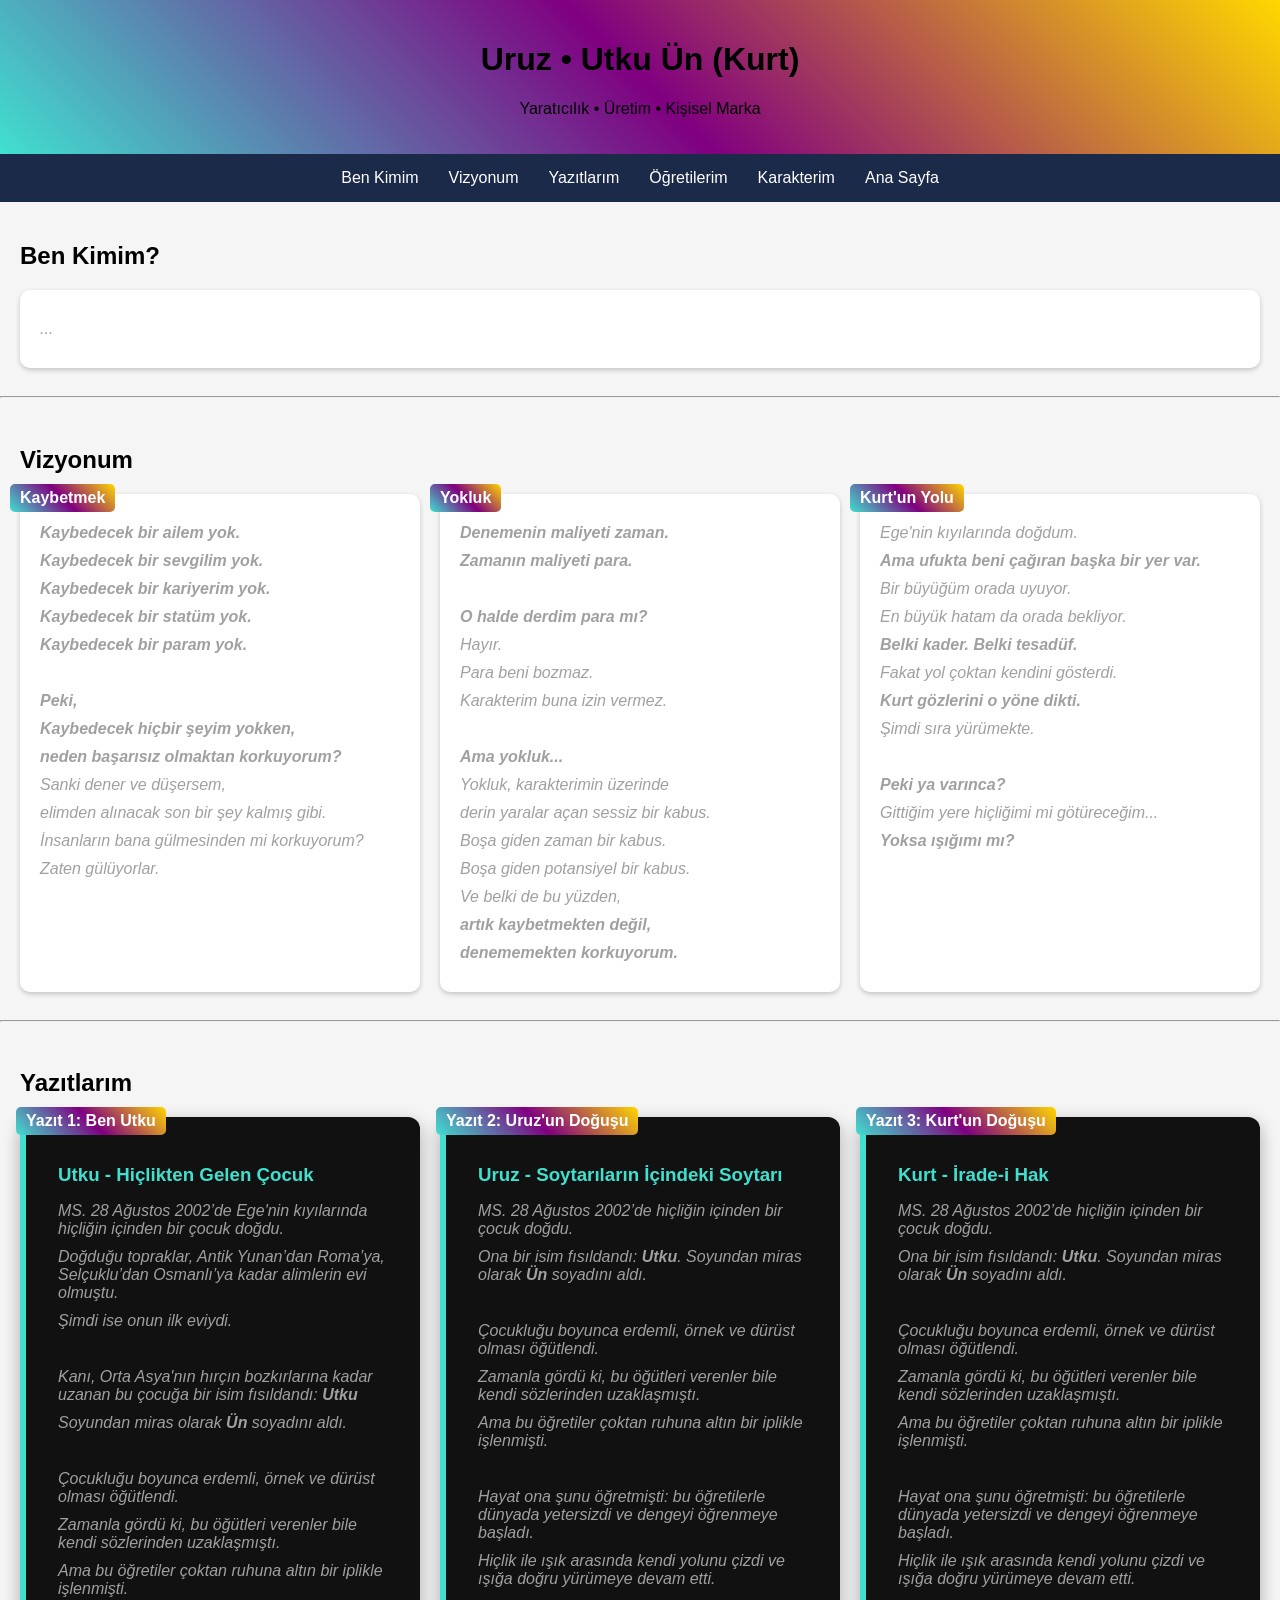
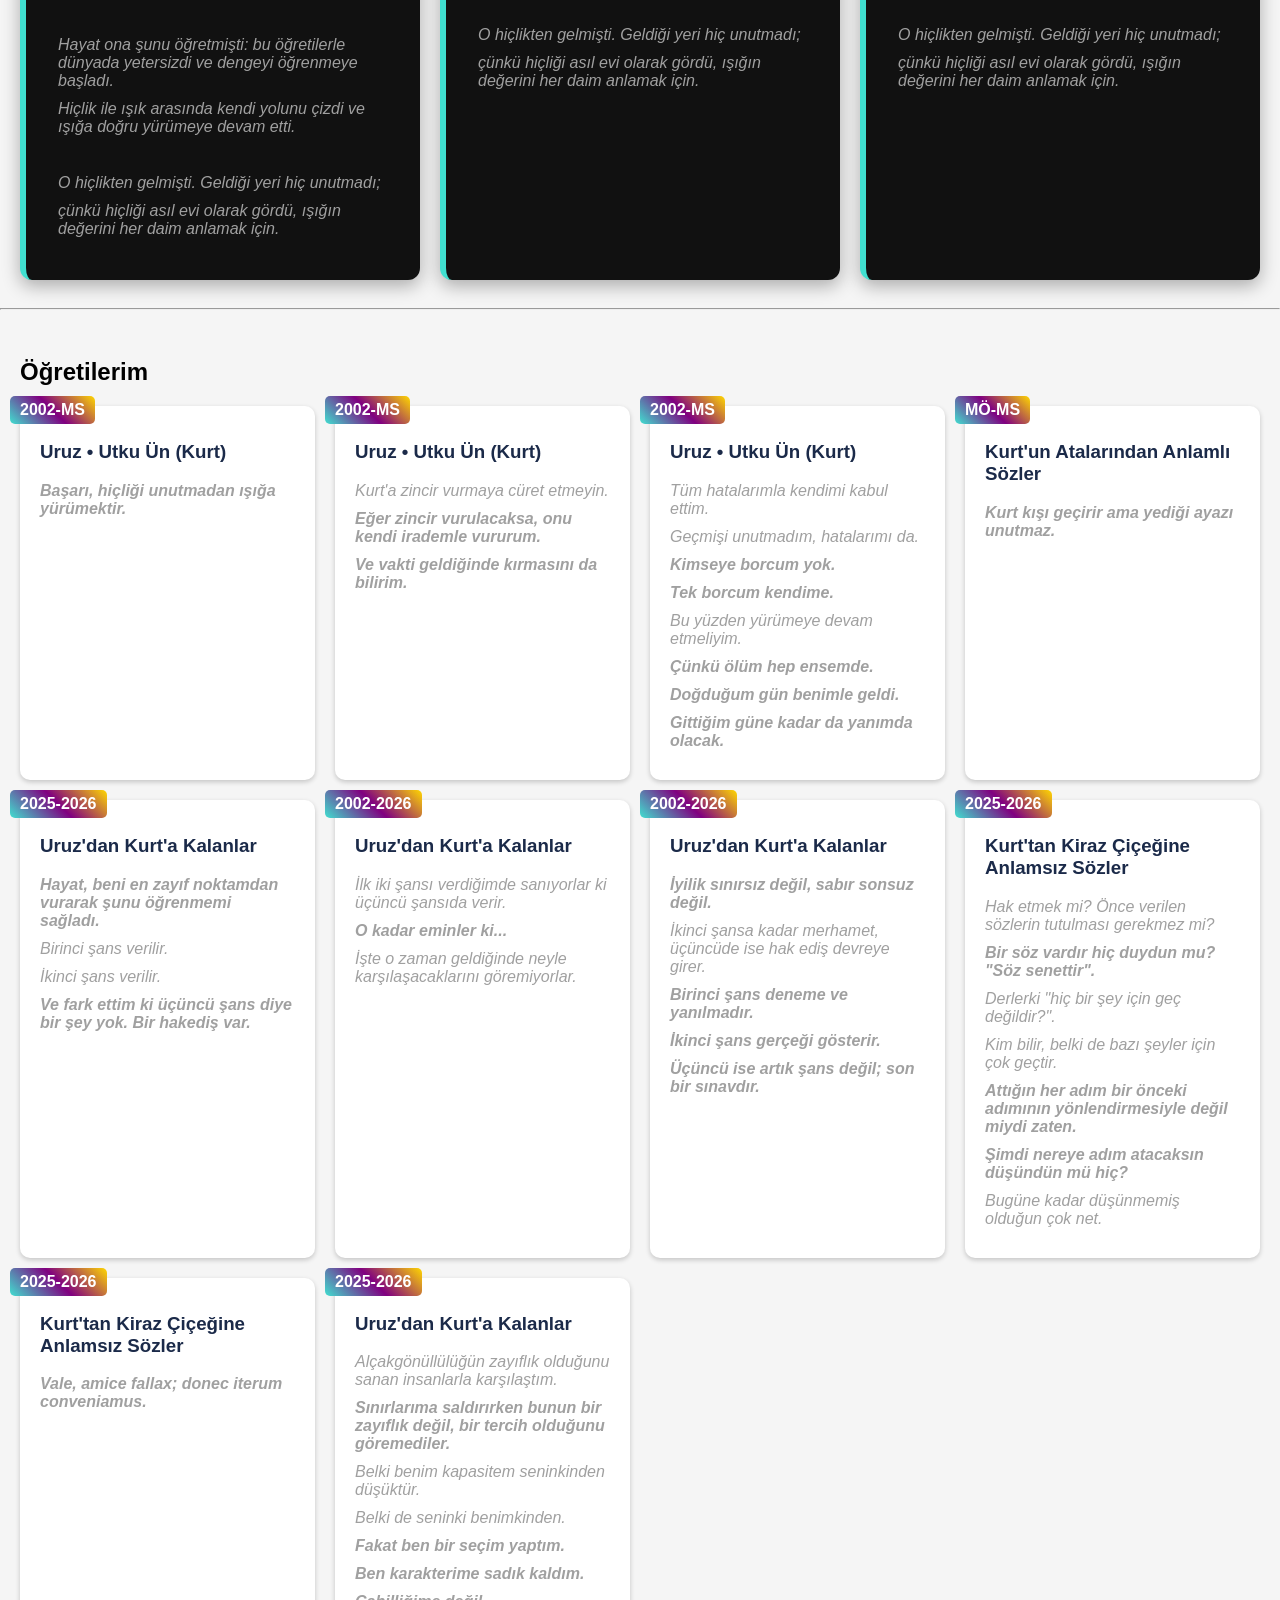
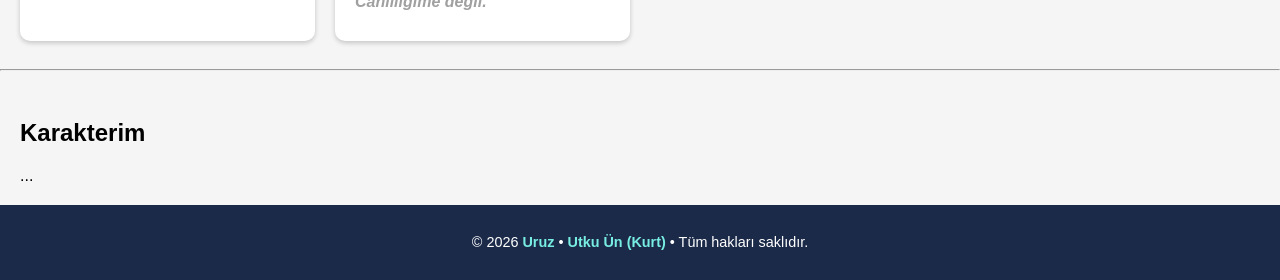
==== about-me/index.html @ f2838f52 "Remove empty card section from about-me page Removed an empty card section from the about me page." ====
<!DOCTYPE html>
<html lang="tr">
    <head>
        <meta charset="UTF-8">
        <title>Hakkımda</title>
        <link rel="stylesheet" href="../css/base.css">
        <link rel="stylesheet" href="./css/content.css">
    </head>
    <body>

        <header>
            <h1>Uruz • Utku Ün (Kurt)</h1>
            <p>Yaratıcılık • Üretim • Kişisel Marka</p>
        </header>

        <nav>
            <a href="#who-am-i">Ben Kimim</a>
            <a href="#my-vision">Vizyonum</a>
            <a href="#my-inscription">Yazıtlarım</a>
            <a href="#my-teachings">Öğretilerim</a>
            <a href="#my-character">Karakterim</a>
            <a href="../index.html">Ana Sayfa</a>
        </nav>

        <section id="who-am-i">
            <h1>Ben Kimim?</h1>
            <div class="card">
                <p>...</p>
            </div>
        </section>
    
        <hr>

        <!-- SECTION - MY VISION -->
        <section id="my-vision">
            <h1>Vizyonum</h1>
            <div class="section-cards">
                <div class="card">
                    <div class="badge">Kaybetmek</div>
                    <p><strong>Kaybedecek bir ailem yok.</strong></p>
                    <p><strong>Kaybedecek bir sevgilim yok.</strong></p>
                    <p><strong>Kaybedecek bir kariyerim yok.</strong></p>
                    <p><strong>Kaybedecek bir statüm yok.</strong></p>
                    <p><strong>Kaybedecek bir param yok.</strong></p>
                    <br>
                    <p><strong>Peki,</strong></p>
                    <p><strong>Kaybedecek hiçbir şeyim yokken,</strong></p>
                    <p><strong>neden başarısız olmaktan korkuyorum?</strong></p>
                    <p>Sanki dener ve düşersem,</p>
                    <p>elimden alınacak son bir şey kalmış gibi.</p>
                    <p>İnsanların bana gülmesinden mi korkuyorum?</p>
                    <p>Zaten gülüyorlar.</p>
                </div>

                <div class="card">
                    <div class="badge">Yokluk</div>
                    <p><strong>Denemenin maliyeti zaman.</strong></p>
                    <p><strong>Zamanın maliyeti para.</strong></p>
                    <br>
                    <p><strong>O halde derdim para mı?</strong></p>
                    <p>Hayır.</p>
                    <p>Para beni bozmaz.</p>
                    <p>Karakterim buna izin vermez.</p>
                    <br>
                    <p><strong>Ama yokluk...</strong></p>
                    <p>Yokluk, karakterimin üzerinde</p>
                    <p>derin yaralar açan sessiz bir kabus.</p>
                    <p>Boşa giden zaman bir kabus.</p>
                    <p>Boşa giden potansiyel bir kabus.</p>
                    <p>Ve belki de bu yüzden,</p>
                    <p><strong>artık kaybetmekten değil,</strong></p>
                    <p><strong>denememekten korkuyorum.</strong></p>
                </div>

                <div class="card">
                    <div class="badge">Kurt'un Yolu</div>
                    <p>Ege'nin kıyılarında doğdum.</p>
                    <p><strong>Ama ufukta beni çağıran başka bir yer var.</strong></p>
                    <p>Bir büyüğüm orada uyuyor.</p>
                    <p>En büyük hatam da orada bekliyor.</p>
                    <p><strong>Belki kader. Belki tesadüf.</strong></p>
                    <p>Fakat yol çoktan kendini gösterdi.</p>
                    <p><strong>Kurt gözlerini o yöne dikti.</strong></p>
                    <p>Şimdi sıra yürümekte.</p>
                    <br>
                    <p><strong>Peki ya varınca?</strong></p>
                    <p>Gittiğim yere hiçliğimi mi götüreceğim...</p>
                    <p><strong>Yoksa ışığımı mı?</strong></p>
                </div>
            </div>
        </section>

        <hr>

        <section id="my-inscription">
            <h1>Yazıtlarım</h1>
            <div class="section-cards">
                <div class="card inscription-card">
                    <div class="badge">Yazıt 1: Ben Utku</div>
                    <h3>Utku - Hiçlikten Gelen Çocuk</h3>
                    <p>MS. 28 Ağustos 2002’de Ege'nin kıyılarında hiçliğin içinden bir çocuk doğdu.</p>
                    <p>Doğduğu topraklar, Antik Yunan’dan Roma’ya, Selçuklu’dan Osmanlı’ya kadar alimlerin evi olmuştu.</p>
                    <p>Şimdi ise onun ilk eviydi.</p>
                    <br>
                    <p>Kanı, Orta Asya'nın hırçın bozkırlarına kadar uzanan bu çocuğa bir isim fısıldandı: <strong>Utku</strong></p>
                    <p>Soyundan miras olarak <strong>Ün</strong> soyadını aldı.</p>
                    <br>
                    <p>Çocukluğu boyunca erdemli, örnek ve dürüst olması öğütlendi.
                    <p>Zamanla gördü ki, bu öğütleri verenler bile kendi sözlerinden uzaklaşmıştı.</p>
                    <p>Ama bu öğretiler çoktan ruhuna altın bir iplikle işlenmişti.</p>
                    <br>
                    <p>Hayat ona şunu öğretmişti: bu öğretilerle dünyada yetersizdi ve dengeyi öğrenmeye başladı.</p>
                    <p>Hiçlik ile ışık arasında kendi yolunu çizdi ve ışığa doğru yürümeye devam etti.</p>
                    <br>
                    <p>O hiçlikten gelmişti. Geldiği yeri hiç unutmadı;</p>
                    <p>çünkü hiçliği asıl evi olarak gördü, ışığın değerini her daim anlamak için.</p>
                </div>

                <div class="card inscription-card">
                    <div class="badge">Yazıt 2: Uruz'un Doğuşu</div>
                    <h3>Uruz - Soytarıların İçindeki Soytarı</h3>
                    <p>MS. 28 Ağustos 2002’de hiçliğin içinden bir çocuk doğdu.</p>
                    <p>Ona bir isim fısıldandı: <strong>Utku</strong>. Soyundan miras olarak <strong>Ün</strong> soyadını aldı.</p>
                    <br>
                    <p>Çocukluğu boyunca erdemli, örnek ve dürüst olması öğütlendi.
                    <p>Zamanla gördü ki, bu öğütleri verenler bile kendi sözlerinden uzaklaşmıştı.</p>
                    <p>Ama bu öğretiler çoktan ruhuna altın bir iplikle işlenmişti.</p>
                    <br>
                    <p>Hayat ona şunu öğretmişti: bu öğretilerle dünyada yetersizdi ve dengeyi öğrenmeye başladı.</p>
                    <p>Hiçlik ile ışık arasında kendi yolunu çizdi ve ışığa doğru yürümeye devam etti.</p>
                    <br>
                    <p>O hiçlikten gelmişti. Geldiği yeri hiç unutmadı;</p>
                    <p>çünkü hiçliği asıl evi olarak gördü, ışığın değerini her daim anlamak için.</p>
                </div>

                <div class="card inscription-card">
                    <div class="badge">Yazıt 3: Kurt'un Doğuşu</div>
                    <h3>Kurt - İrade-i Hak</h3>
                    <p>MS. 28 Ağustos 2002’de hiçliğin içinden bir çocuk doğdu.</p>
                    <p>Ona bir isim fısıldandı: <strong>Utku</strong>. Soyundan miras olarak <strong>Ün</strong> soyadını aldı.</p>
                    <br>
                    <p>Çocukluğu boyunca erdemli, örnek ve dürüst olması öğütlendi.
                    <p>Zamanla gördü ki, bu öğütleri verenler bile kendi sözlerinden uzaklaşmıştı.</p>
                    <p>Ama bu öğretiler çoktan ruhuna altın bir iplikle işlenmişti.</p>
                    <br>
                    <p>Hayat ona şunu öğretmişti: bu öğretilerle dünyada yetersizdi ve dengeyi öğrenmeye başladı.</p>
                    <p>Hiçlik ile ışık arasında kendi yolunu çizdi ve ışığa doğru yürümeye devam etti.</p>
                    <br>
                    <p>O hiçlikten gelmişti. Geldiği yeri hiç unutmadı;</p>
                    <p>çünkü hiçliği asıl evi olarak gördü, ışığın değerini her daim anlamak için.</p>
                </div>
            </div>
        </section>

        <hr>

        <!-- SECTION - URUZ & KURT -->
        <section id="my-teachings">
            <h1>Öğretilerim</h1>
            <div class="section-cards">
                <div class="card">
                    <div class="badge">2002-MS</div>
                    <h3>Uruz • Utku Ün (Kurt)</h3>
                    <p><strong>Başarı, hiçliği unutmadan ışığa yürümektir.</strong></p>
                </div>

                <div class="card">
                    <div class="badge">2002-MS</div>
                    <h3>Uruz • Utku Ün (Kurt)</h3>
                    <p>Kurt'a zincir vurmaya cüret etmeyin.</p>
                    <p><strong>Eğer zincir vurulacaksa, onu kendi irademle vururum.</strong></p>
                    <P><strong>Ve vakti geldiğinde kırmasını da bilirim.</strong></p>
                </div>

                <div class="card">
                    <div class="badge">2002-MS</div>
                    <h3>Uruz • Utku Ün (Kurt)</h3>
                    <p>Tüm hatalarımla kendimi kabul ettim.</p>
                    <p>Geçmişi unutmadım, hatalarımı da.</p>
                    <p><strong>Kimseye borcum yok.</strong></p>
                    <P><strong>Tek borcum kendime.</strong></p>
                    <p>Bu yüzden yürümeye devam etmeliyim.</p>
                    <p><strong>Çünkü ölüm hep ensemde.</strong></p>
                    <p><strong>Doğduğum gün benimle geldi.</strong></p>
                    <p><strong>Gittiğim güne kadar da yanımda olacak.</strong></p>
                </div>

                <div class="card">
                    <div class="badge">MÖ-MS</div>
                    <h3>Kurt'un Atalarından Anlamlı Sözler</h3>
                    <p><strong>Kurt kışı geçirir ama yediği ayazı unutmaz.</strong></p>
                </div>

                <div class="card">
                    <div class="badge">2025-2026</div>
                    <h3>Uruz'dan Kurt'a Kalanlar</h3>
                    <p><strong>Hayat, beni en zayıf noktamdan vurarak şunu öğrenmemi sağladı.</strong><p>
                    <p>Birinci şans verilir.</strong></p>
                    <p>İkinci şans verilir.</p>
                    <p><strong>Ve fark ettim ki üçüncü şans diye bir şey yok. Bir hakediş var.</strong></p>
                </div>

                <div class="card">
                    <div class="badge">2002-2026</div>
                    <h3>Uruz'dan Kurt'a Kalanlar</h3>
                    <p>İlk iki şansı verdiğimde sanıyorlar ki üçüncü şansıda verir.</p>
                    <p><strong>O kadar eminler ki...</strong></p>
                    <p>İşte o zaman geldiğinde neyle karşılaşacaklarını göremiyorlar.</p>
                </div>

                <div class="card">
                    <div class="badge">2002-2026</div>
                    <h3>Uruz'dan Kurt'a Kalanlar</h3>
                    <p><strong>İyilik sınırsız değil, sabır sonsuz değil.</strong></p>
                    <p>İkinci şansa kadar merhamet, üçüncüde ise hak ediş devreye girer.</p>
                    <p><strong>Birinci şans deneme ve yanılmadır.</strong></p>
                    <p><strong>İkinci şans gerçeği gösterir.</strong></p>
                    <p><strong>Üçüncü ise artık şans değil; son bir sınavdır.</strong></p>
                </div>
                
                <div class="card">
                    <div class="badge">2025-2026</div>
                    <h3>Kurt'tan Kiraz Çiçeğine Anlamsız Sözler</h3>
                    <p>Hak etmek mi? Önce verilen sözlerin tutulması gerekmez mi?<p>
                    <p><strong>Bir söz vardır hiç duydun mu? "Söz senettir".</strong></p>
                    <p>Derlerki "hiç bir şey için geç değildir?".</p>
                    <p>Kim bilir, belki de bazı şeyler için çok geçtir.</p>
                    <p><strong>Attığın her adım bir önceki adımının yönlendirmesiyle değil miydi zaten.</strong></p>
                    <p><strong>Şimdi nereye adım atacaksın düşündün mü hiç?</strong></p>
                    <p>Bugüne kadar düşünmemiş olduğun çok net.</p>
                </div>

                <div class="card">
                    <div class="badge">2025-2026</div>
                    <h3>Kurt'tan Kiraz Çiçeğine Anlamsız Sözler</h3>
                    <p><strong>Vale, amice fallax; donec iterum conveniamus.</strong></p>
                </div>

                <div class="card">
                    <div class="badge">2025-2026</div>
                    <h3>Uruz'dan Kurt'a Kalanlar</h3>
                    <p>Alçakgönüllülüğün zayıflık olduğunu sanan insanlarla karşılaştım.</p>
                    <p><strong>Sınırlarıma saldırırken bunun bir zayıflık değil, bir tercih olduğunu göremediler.</strong></p>
                    <p>Belki benim kapasitem seninkinden düşüktür.</p>
                    <p>Belki de seninki benimkinden.</p>
                    <p><strong>Fakat ben bir seçim yaptım.</strong></p>
                    <p><strong>Ben karakterime sadık kaldım.</strong></p>
                    <p><strong>Cahilliğime değil.</strong></p>
                </div>
            </div>
        </section>

        <hr>

        <!-- SECTION - My Character -->
        <section id="my-character">
            <h1>Karakterim</h1>
            ...
        </section>


        <footer>
            <P>
                © 2026 
                <span class="brand">Uruz</span> •
                <span class="brand">Utku Ün (Kurt)</a></span> • 
                Tüm hakları saklıdır.
            </P>
        </footer>
    </body>
</html>
---- css/base.css ----
/* SAYFAYA AİT TEMEL TASARIM*/
:root {
    --color-brand: #78eee2;
    --color-offical-dark: #1B2A49;
    --color-offical-open: #445b85;
    --color-text-dark: #000;
    --color-text-open: #fff;
}

body {
    font-family: Arial, sans-serif;
    background: #f5f5f5;
    color: var(--color-text-dark);
    margin: 0;
    padding: 0px;
}

body a {
    text-decoration: none;
}

body section {
    padding: 20px;
}

header {
    background: linear-gradient(
    45deg,
    #40E0D0, /* turkuaz */
    #800080, /* mor */
    #FFD700  /* altın */
    );
    padding: 20px;
    text-align: center;
}

nav {
    background-color: var(--color-offical-dark);
    display: flex;
    justify-content: center;
}

nav a {
    color: var(--color-text-open);
    padding: 15px;
    /*text-decoration: none;*/
    transition: background 0.3s ease, color 0.3s ease;
}

nav a:hover {
    background-color: var(--color-offical-open);
    color: var(--color-brand);
}

footer {
    background-color: var(--color-offical-dark);
    color: var(--color-text-open);
    text-align: center;
    padding: 15px;
    font-size: 0.9em;
}

.brand {
    font-weight: bold;
    color: var(--color-brand)
}
---- about-me/css/content.css ----
/* KART BÖLÜMÜ ve KARTLAR */
.section-cards {
    display: grid;
    grid-template-columns: repeat(auto-fit, minmax(250px, 1fr));
    gap: 20px;
}

.card {
    background: #fff;
    border-radius: 10px;
    box-shadow: 0 2px 5px rgba(0,0,0,0.2);
    padding: 20px;
    position: relative;
    transition: transform 0.3s ease, box-shadow 0.3s ease;  /* efekt uygular */
    color: inherit;  /* yazı rengini korur */
    display: block;  /* <a> kart gibi görünür */
}

.card:hover {
    transform: translateY(-5px);
    box-shadow: 0 4px 10px rgba(0,0,0,0.3);
}

.card h3 {
    color: #1B2A49;  /* lacivert*/
    margin-top: 15px;
}

.card p {
    margin: 10px 0;
    color: #a0a0a0;
    font-style: italic;
}

/* ROZETLER */
.badge {
    position: absolute;
    top: -10px; 
    left: -10px;
    background: linear-gradient(
    45deg,
    #40E0D0, /* turkuaz marka rengi */ /* turkuaz */
    #800080, /* mor */
    #FFD700  /* altın */
    );
    color: #fff;
    padding: 5px 10px;
    border-radius: 5px;
    font-weight: bold;
}

.inscription-card {
  background: #111; /* koyu zemin */
  color: #f5f5f5;   /* açık yazı */
  border-left: 6px solid #40E0D0; /* turkuaz marka rengi */
  padding: 2rem;
  border-radius: 12px;
  box-shadow: 0 6px 18px rgba(0,0,0,0.3);
}

.inscription-card h3 {
  color: #40E0D0;
  margin-bottom: 1rem;
}
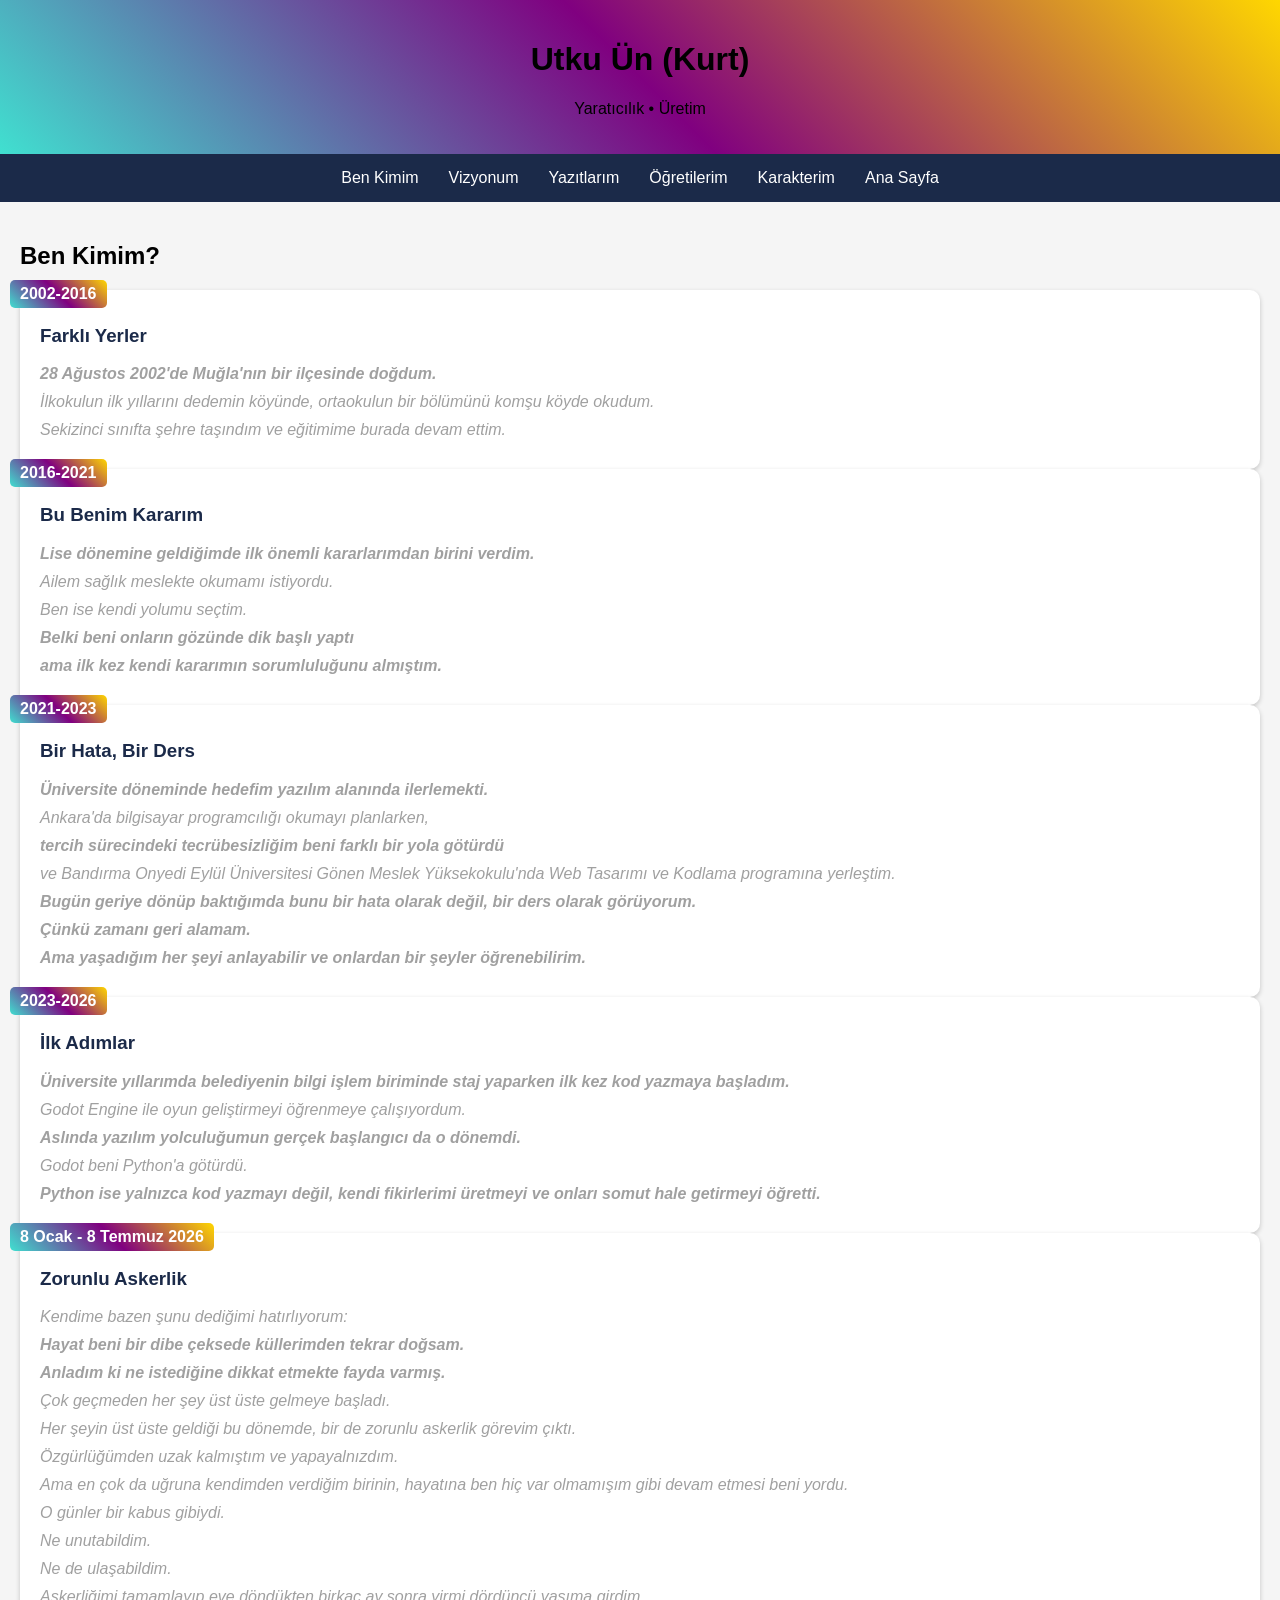
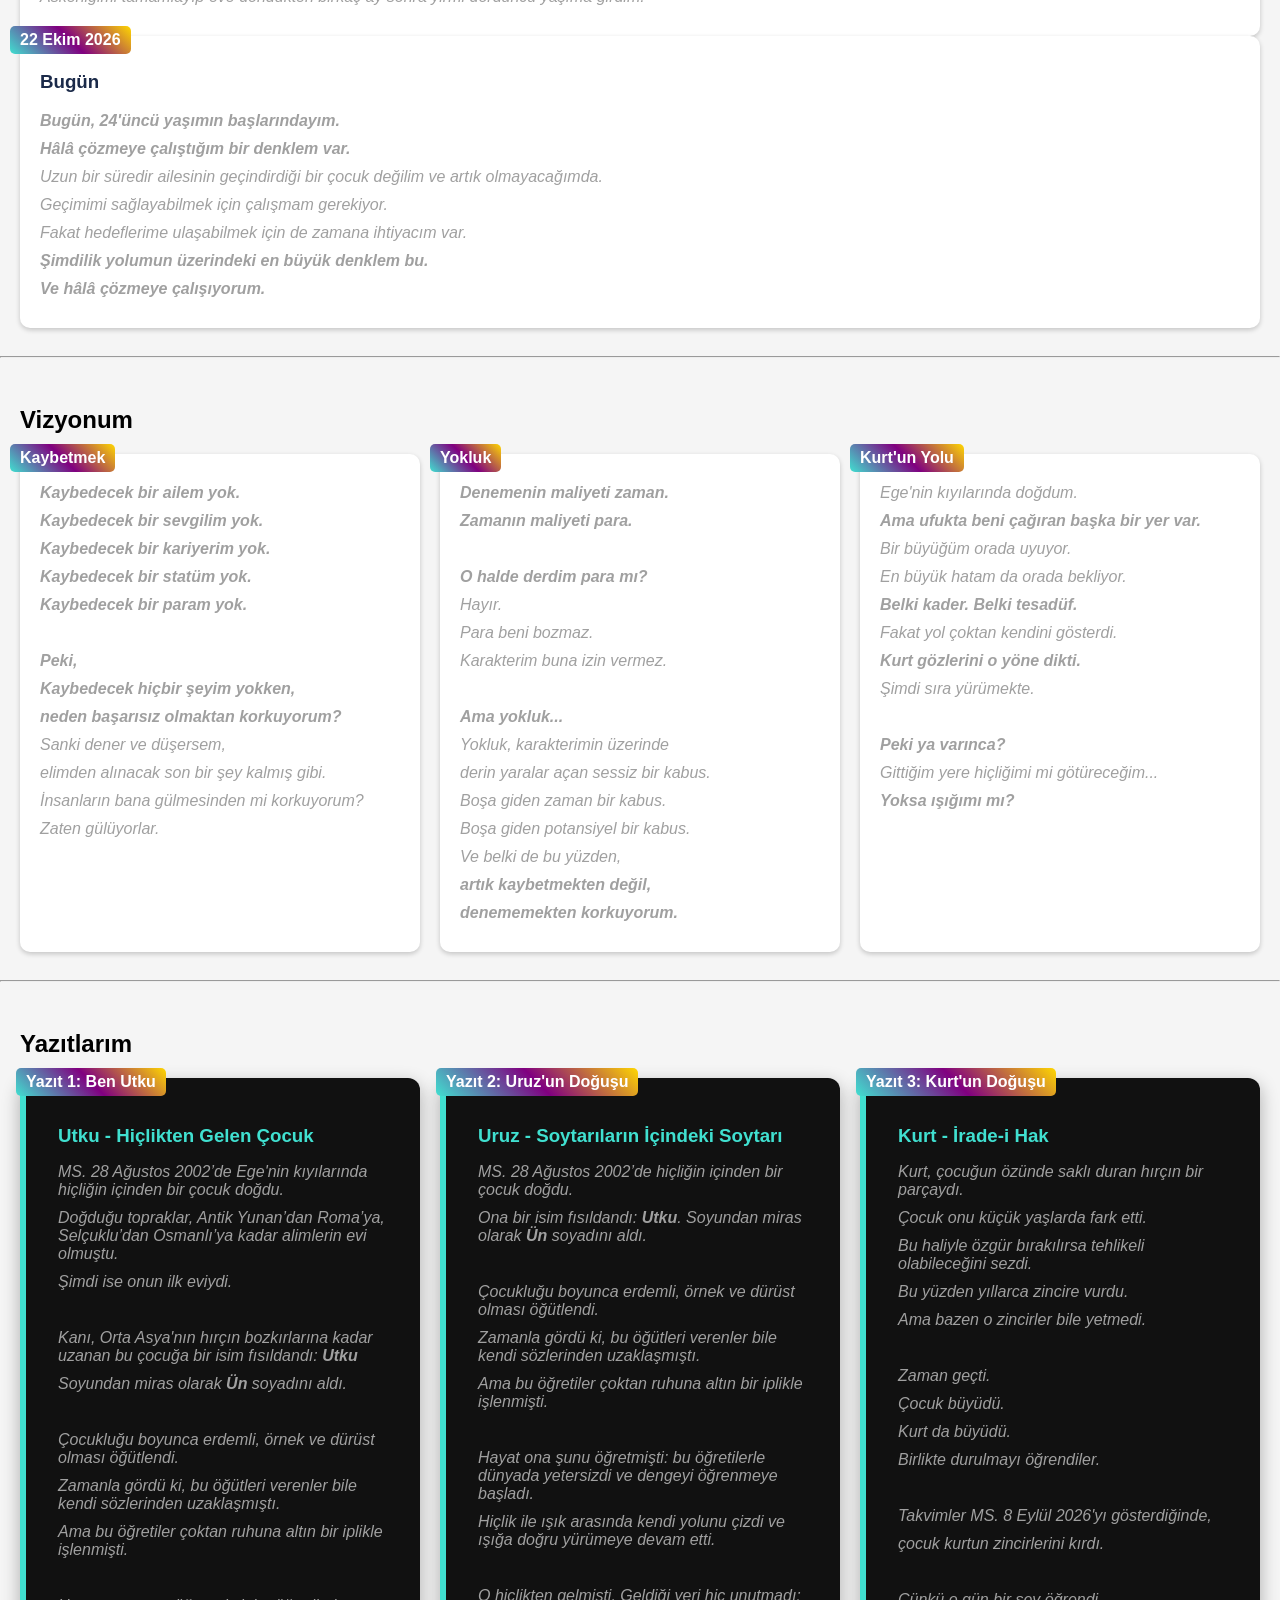
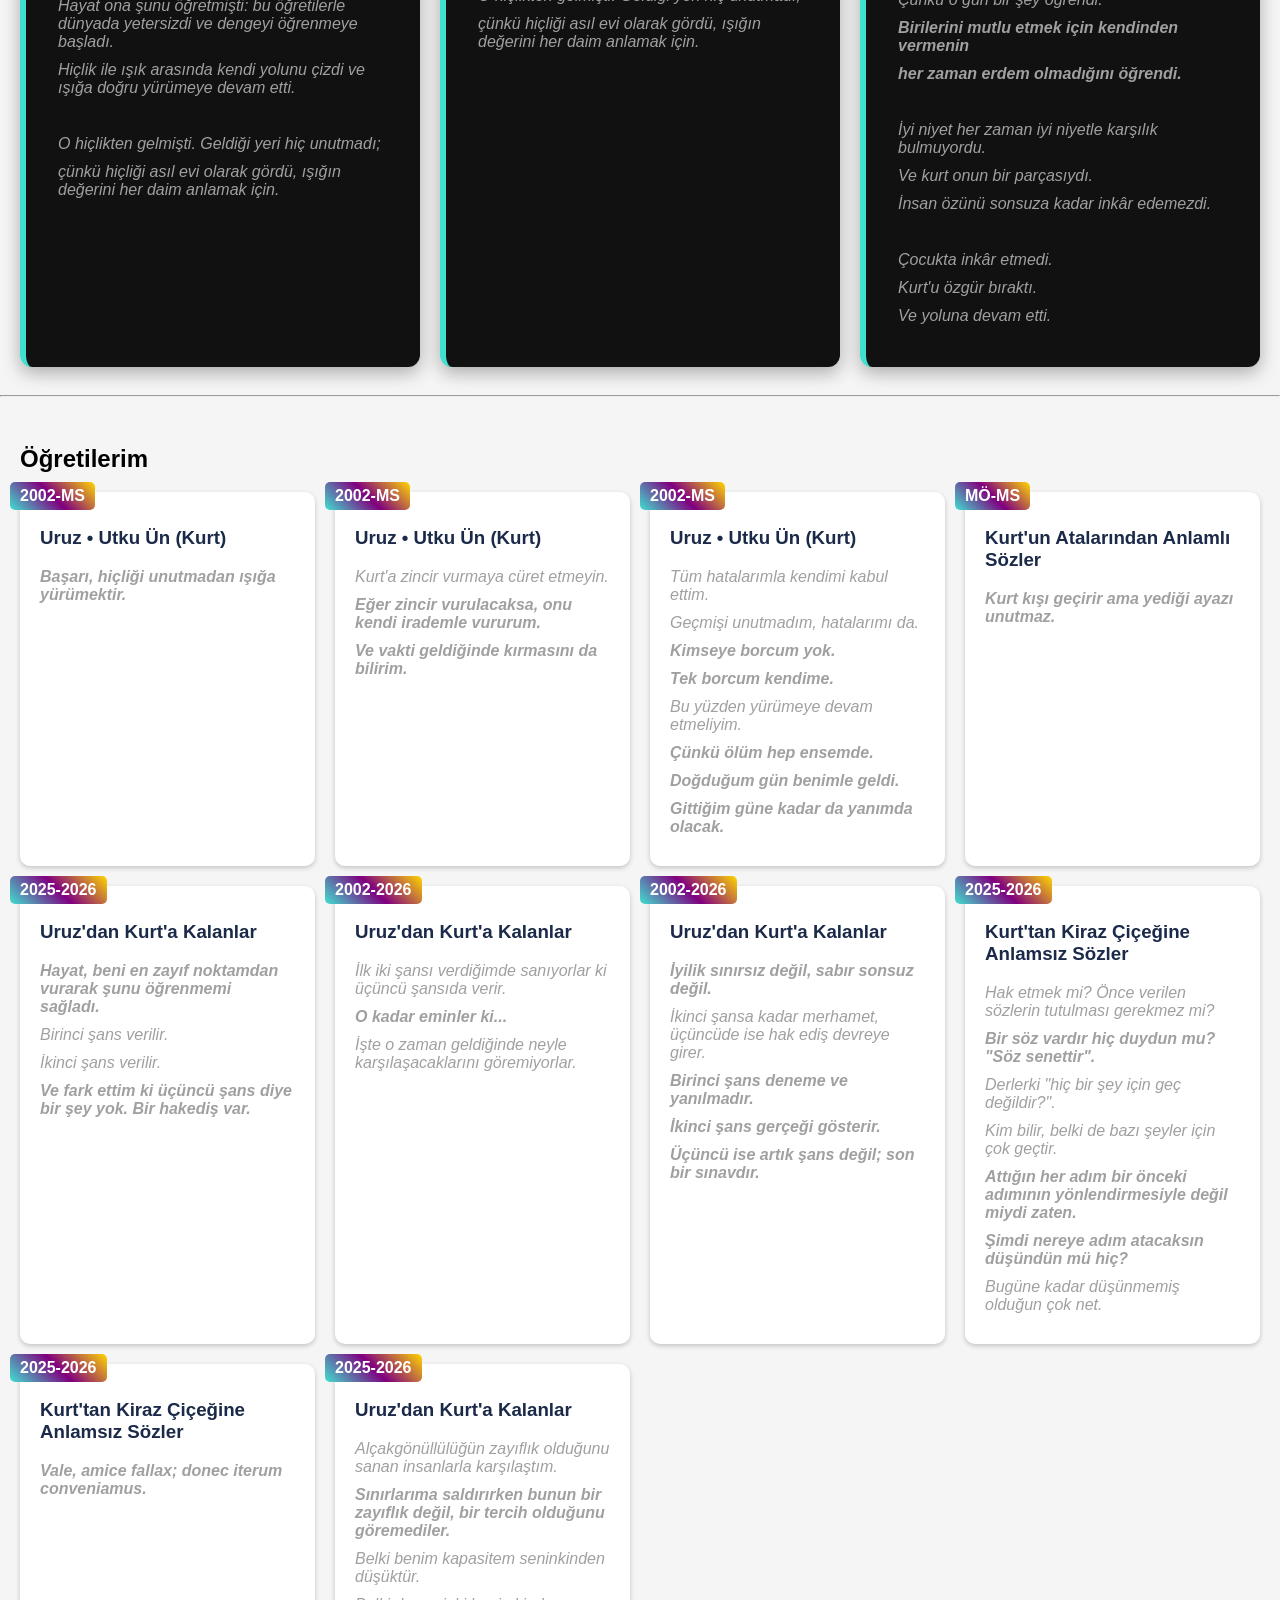
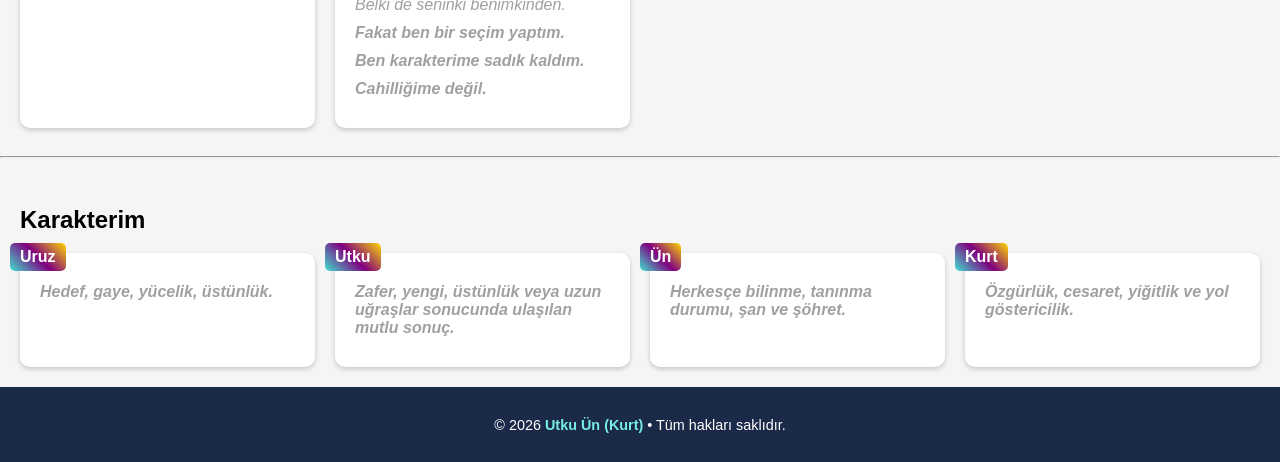
==== commit c2de285b: "Update index.html" ====
--- a/about-me/index.html
+++ b/about-me/index.html
@@ -9,8 +9,8 @@
     <body>
 
         <header>
-            <h1>Uruz • Utku Ün (Kurt)</h1>
-            <p>Yaratıcılık • Üretim • Kişisel Marka</p>
+            <h1>Utku Ün (Kurt)</h1>
+            <p>Yaratıcılık • Üretim</p>
         </header>
 
         <nav>
@@ -25,7 +25,72 @@
         <section id="who-am-i">
             <h1>Ben Kimim?</h1>
             <div class="card">
-                <p>...</p>
+                <div class="badge">2002-2016</div>
+                <h3>Farklı Yerler</h3>
+                <p><strong>28 Ağustos 2002'de Muğla'nın bir ilçesinde doğdum.</strong></p>
+                <p>İlkokulun ilk yıllarını dedemin köyünde, ortaokulun bir bölümünü komşu köyde okudum.</p>
+                <p>Sekizinci sınıfta şehre taşındım ve eğitimime burada devam ettim.</p>
+            </div>
+
+            
+            <div class="card">
+                <div class="badge">2016-2021</div>
+                <h3>Bu Benim Kararım</h3>
+                <p><strong>Lise dönemine geldiğimde ilk önemli kararlarımdan birini verdim.</strong></p>
+                <p>Ailem sağlık meslekte okumamı istiyordu.</p>
+                <p>Ben ise kendi yolumu seçtim.</p>
+                <p><strong>Belki beni onların gözünde dik başlı yaptı</strong></p>
+                <p><strong>ama ilk kez kendi kararımın sorumluluğunu almıştım.</strong></p>
+            </div>
+
+            <div class="card">
+                <div class="badge">2021-2023</div>
+                <h3>Bir Hata, Bir Ders</h3>
+                <p><strong>Üniversite döneminde hedefim yazılım alanında ilerlemekti.</strong></p>
+                <p>Ankara'da bilgisayar programcılığı okumayı planlarken,</p>
+                <p><strong>tercih sürecindeki tecrübesizliğim beni farklı bir yola götürdü</strong></p>
+                <p>ve Bandırma Onyedi Eylül Üniversitesi Gönen Meslek Yüksekokulu'nda Web Tasarımı ve Kodlama programına yerleştim.</p>
+                <p><strong>Bugün geriye dönüp baktığımda bunu bir hata olarak değil, bir ders olarak görüyorum.</strong></p>
+                <p><strong>Çünkü zamanı geri alamam.</strong></p>
+                <p><strong>Ama yaşadığım her şeyi anlayabilir ve onlardan bir şeyler öğrenebilirim.</strong></p>
+            </div>
+
+            <div class="card">
+                <div class="badge">2023-2026</div>
+                <h3>İlk Adımlar</h3>
+                <p><strong>Üniversite yıllarımda belediyenin bilgi işlem biriminde staj yaparken ilk kez kod yazmaya başladım.</strong></p>
+                <p>Godot Engine ile oyun geliştirmeyi öğrenmeye çalışıyordum.</p>
+                <p><strong>Aslında yazılım yolculuğumun gerçek başlangıcı da o dönemdi.</strong></p>
+                <p>Godot beni Python'a götürdü.</p>
+                <p><strong>Python ise yalnızca kod yazmayı değil, kendi fikirlerimi üretmeyi ve onları somut hale getirmeyi öğretti.</strong></p>
+            </div>
+
+            <div class="card">
+                <div class="badge">8 Ocak - 8 Temmuz 2026</div>
+                <h3>Zorunlu Askerlik</h3>
+                <p>Kendime bazen şunu dediğimi hatırlıyorum:</p>
+                <p><strong>Hayat beni bir dibe çeksede küllerimden tekrar doğsam.</strong></p>
+                <p><strong>Anladım ki ne istediğine dikkat etmekte fayda varmış.</strong></p>
+                <p>Çok geçmeden her şey üst üste gelmeye başladı.</p>
+                <p>Her şeyin üst üste geldiği bu dönemde, bir de zorunlu askerlik görevim çıktı.</p>
+                <p>Özgürlüğümden uzak kalmıştım ve yapayalnızdım.</p>
+                <p>Ama en çok da uğruna kendimden verdiğim birinin, hayatına ben hiç var olmamışım gibi devam etmesi beni yordu.</p>
+                <p>O günler bir kabus gibiydi.</p>
+                <p>Ne unutabildim.</p>
+                <p>Ne de ulaşabildim.</p>
+                <p>Askerliğimi tamamlayıp eve döndükten birkaç ay sonra yirmi dördüncü yaşıma girdim.</p>
+            </div>
+
+            <div class="card">
+                <div class="badge">22 Ekim 2026</div>
+                <h3>Bugün</h3>
+                <p><strong>Bugün, 24'üncü yaşımın başlarındayım.</strong></p>
+                <p><strong>Hâlâ çözmeye çalıştığım bir denklem var.</strong></p>
+                <p>Uzun bir süredir ailesinin geçindirdiği bir çocuk değilim ve artık olmayacağımda.</p>
+                <p>Geçimimi sağlayabilmek için çalışmam gerekiyor.</p>
+                <p>Fakat hedeflerime ulaşabilmek için de zamana ihtiyacım var.</p>
+                <p><strong>Şimdilik yolumun üzerindeki en büyük denklem bu.</strong></p>
+                <p><strong>Ve hâlâ çözmeye çalışıyorum.</strong></p>
             </div>
         </section>
     
@@ -122,7 +187,7 @@
                     <p>MS. 28 Ağustos 2002’de hiçliğin içinden bir çocuk doğdu.</p>
                     <p>Ona bir isim fısıldandı: <strong>Utku</strong>. Soyundan miras olarak <strong>Ün</strong> soyadını aldı.</p>
                     <br>
-                    <p>Çocukluğu boyunca erdemli, örnek ve dürüst olması öğütlendi.
+                    <p>Çocukluğu boyunca erdemli, örnek ve dürüst olması öğütlendi.</p>
                     <p>Zamanla gördü ki, bu öğütleri verenler bile kendi sözlerinden uzaklaşmıştı.</p>
                     <p>Ama bu öğretiler çoktan ruhuna altın bir iplikle işlenmişti.</p>
                     <br>
@@ -136,18 +201,32 @@
                 <div class="card inscription-card">
                     <div class="badge">Yazıt 3: Kurt'un Doğuşu</div>
                     <h3>Kurt - İrade-i Hak</h3>
-                    <p>MS. 28 Ağustos 2002’de hiçliğin içinden bir çocuk doğdu.</p>
-                    <p>Ona bir isim fısıldandı: <strong>Utku</strong>. Soyundan miras olarak <strong>Ün</strong> soyadını aldı.</p>
-                    <br>
-                    <p>Çocukluğu boyunca erdemli, örnek ve dürüst olması öğütlendi.
-                    <p>Zamanla gördü ki, bu öğütleri verenler bile kendi sözlerinden uzaklaşmıştı.</p>
-                    <p>Ama bu öğretiler çoktan ruhuna altın bir iplikle işlenmişti.</p>
-                    <br>
-                    <p>Hayat ona şunu öğretmişti: bu öğretilerle dünyada yetersizdi ve dengeyi öğrenmeye başladı.</p>
-                    <p>Hiçlik ile ışık arasında kendi yolunu çizdi ve ışığa doğru yürümeye devam etti.</p>
-                    <br>
-                    <p>O hiçlikten gelmişti. Geldiği yeri hiç unutmadı;</p>
-                    <p>çünkü hiçliği asıl evi olarak gördü, ışığın değerini her daim anlamak için.</p>
+                    <p>Kurt, çocuğun özünde saklı duran hırçın bir parçaydı.</p>
+                    <p>Çocuk onu küçük yaşlarda fark etti.</p>
+                    <p>Bu haliyle özgür bırakılırsa tehlikeli olabileceğini sezdi.</p>
+                    <p>Bu yüzden yıllarca zincire vurdu.</p>
+                    <p>Ama bazen o zincirler bile yetmedi.</p>
+                    <br>
+                    <p>Zaman geçti.</p>
+                    <p>Çocuk büyüdü.</p>
+                    <p>Kurt da büyüdü.</p>
+                    <p>Birlikte durulmayı öğrendiler.</p>
+                    <br>
+                    <p>Takvimler MS. 8 Eylül 2026'yı gösterdiğinde,</p>
+                    <p>çocuk kurtun zincirlerini kırdı.</p>
+                    <br>
+                    <p>Çünkü o gün bir şey öğrendi.</p>
+                    <p><strong>Birilerini mutlu etmek için kendinden vermenin</strong></p>
+                    <p><strong>her zaman erdem olmadığını öğrendi.</strong></p>
+                    <br>
+                    <p>İyi niyet her zaman iyi niyetle karşılık bulmuyordu.</p>
+                    <p>Ve kurt onun bir parçasıydı.</p>
+                    <p>İnsan özünü sonsuza kadar inkâr edemezdi.</p>
+                    <br>
+                    <p>Çocukta inkâr etmedi.</p>
+                    <p>Kurt'u özgür bıraktı.</p>
+                    <p>Ve yoluna devam etti.</p>
+                    
                 </div>
             </div>
         </section>
@@ -255,20 +334,36 @@
         <!-- SECTION - My Character -->
         <section id="my-character">
             <h1>Karakterim</h1>
-            ...
+            <div class="section-cards">
+                <div class="card">
+                    <div class="badge">Uruz</div>
+                    <p><strong>Hedef, gaye, yücelik, üstünlük.</strong></p>
+                </div>
+
+                <div class="card">
+                    <div class="badge">Utku</div>
+                    <p><strong>Zafer, yengi, üstünlük veya uzun uğraşlar sonucunda ulaşılan mutlu sonuç.</strong></p>
+                </div>
+
+                <div class="card">
+                    <div class="badge">Ün</div>
+                    <p><strong>Herkesçe bilinme, tanınma durumu, şan ve şöhret.</strong></p>
+                </div>
+
+                <div class="card">
+                    <div class="badge">Kurt</div>
+                    <p><strong>Özgürlük, cesaret, yiğitlik ve yol göstericilik.</strong></p>
+                </div>
+            </div>
         </section>
 
 
         <footer>
             <P>
                 © 2026 
-                <span class="brand">Uruz</span> •
                 <span class="brand">Utku Ün (Kurt)</a></span> • 
                 Tüm hakları saklıdır.
             </P>
         </footer>
     </body>
 </html>
-
-
-
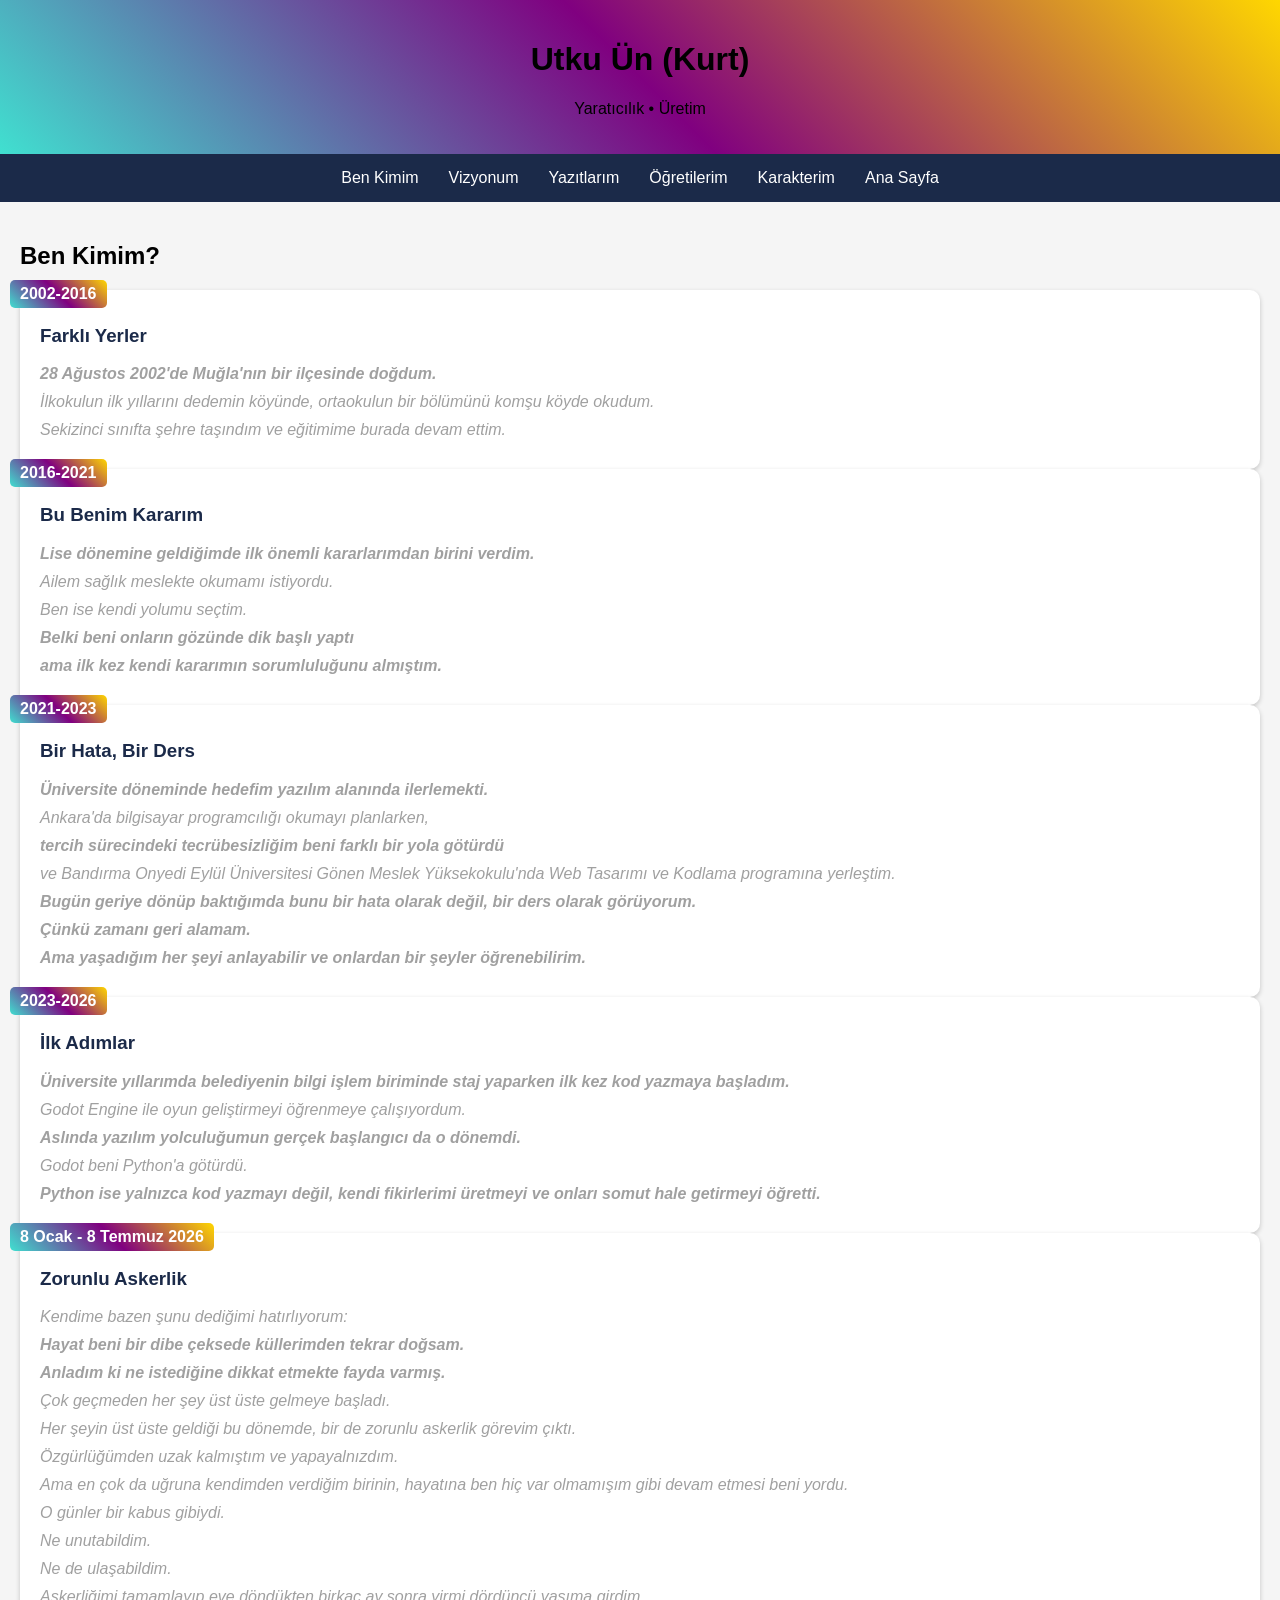
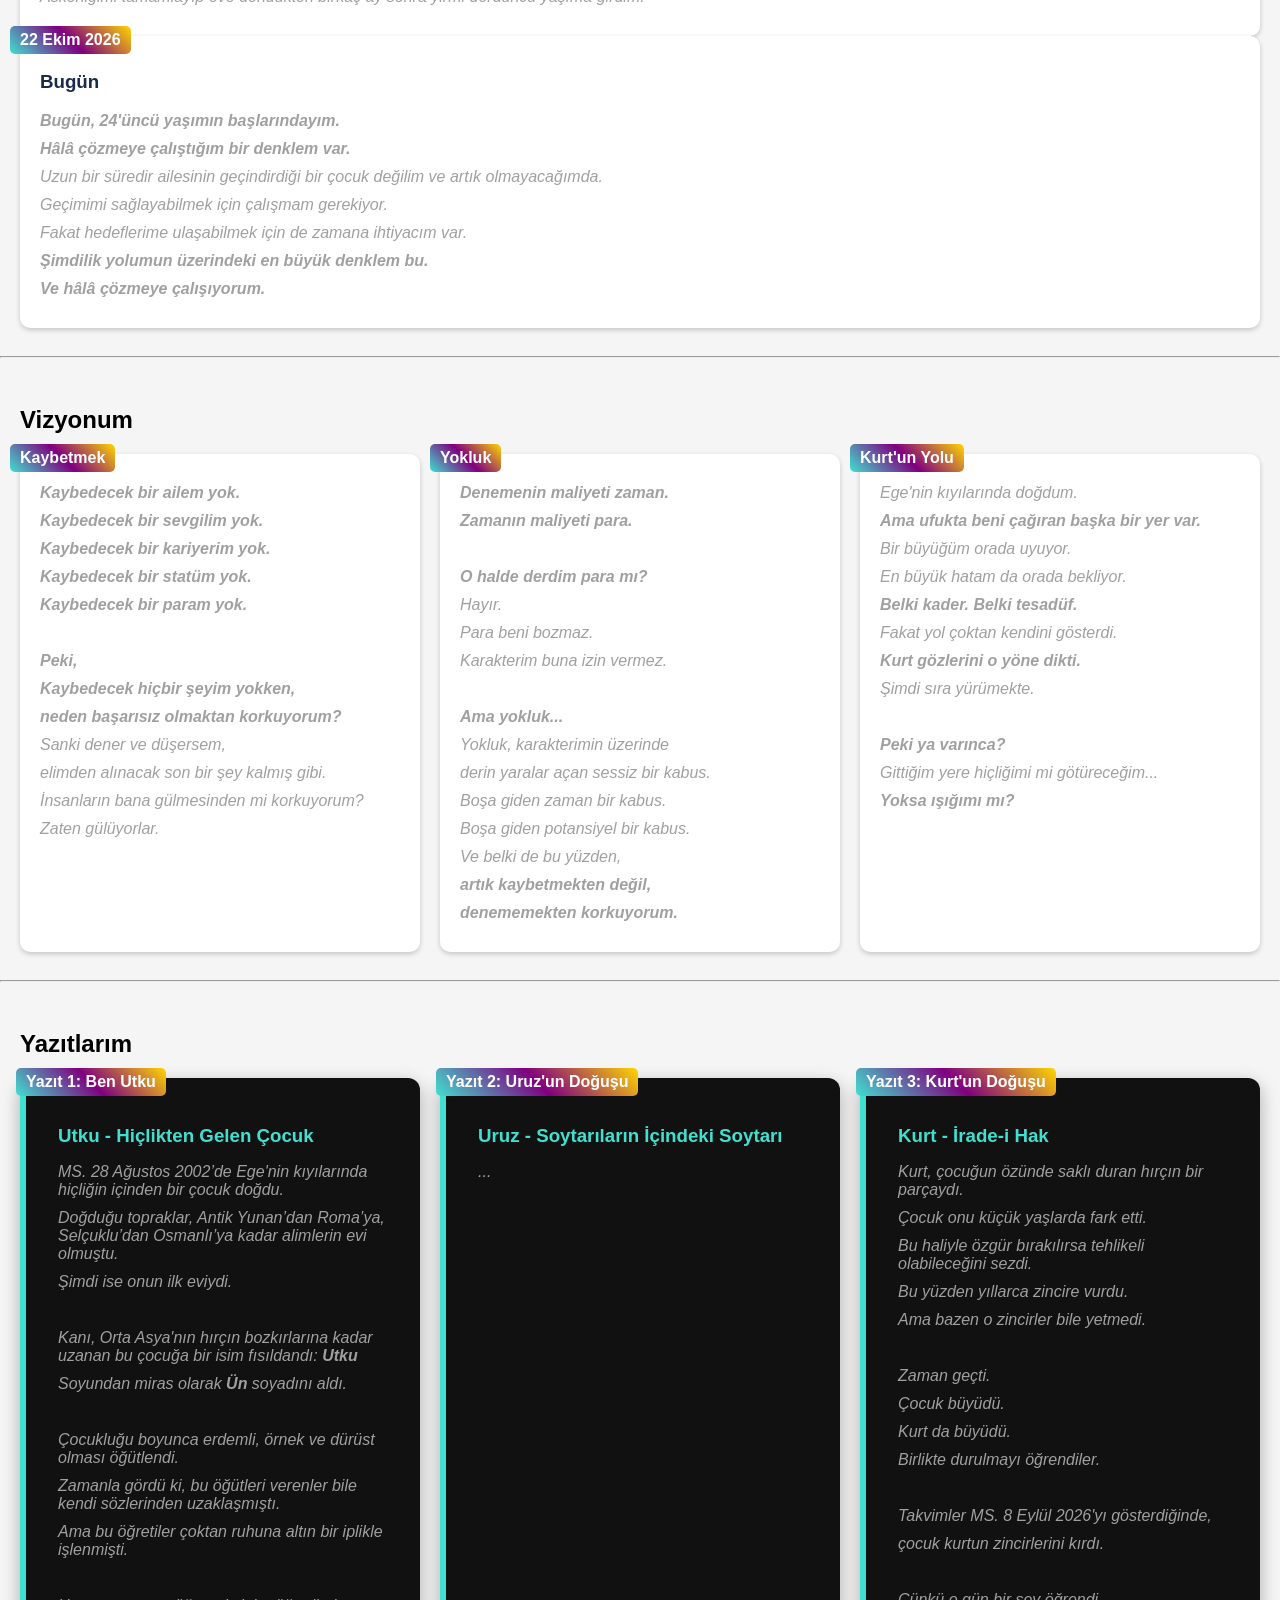
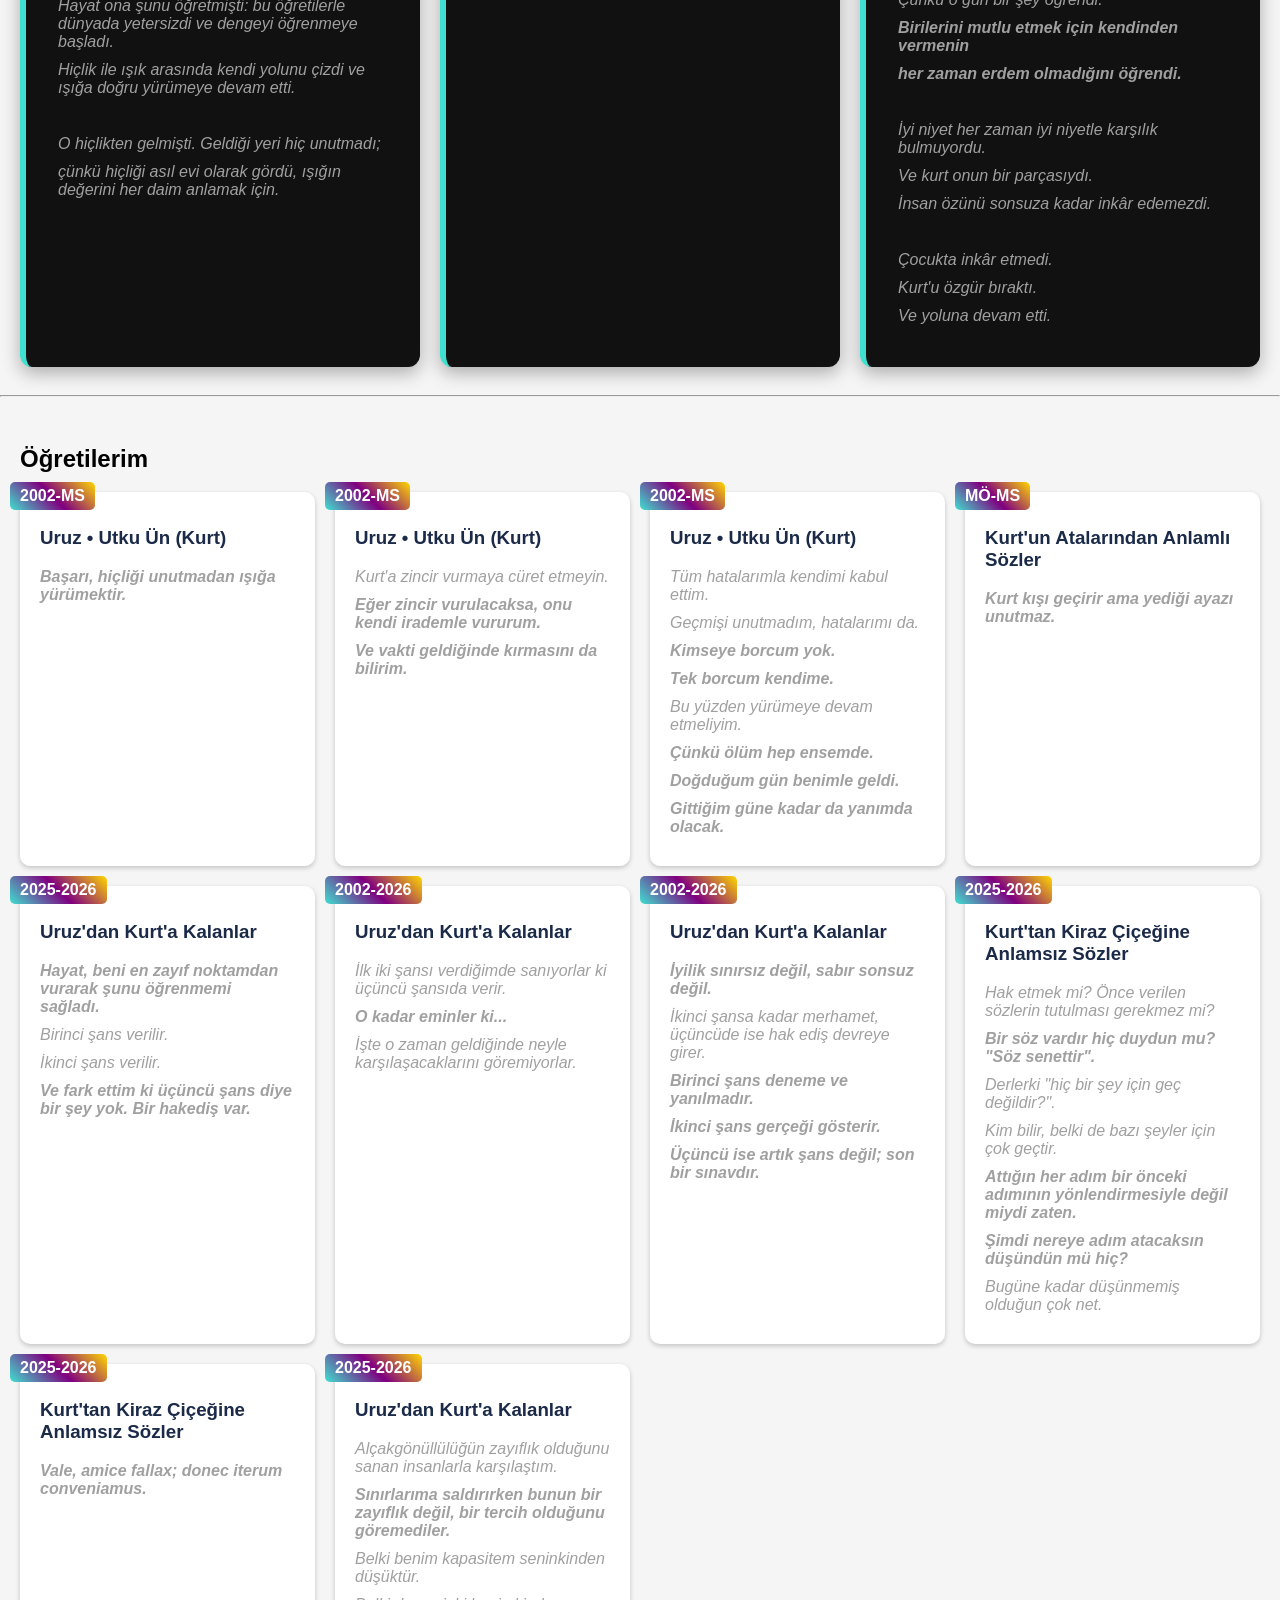
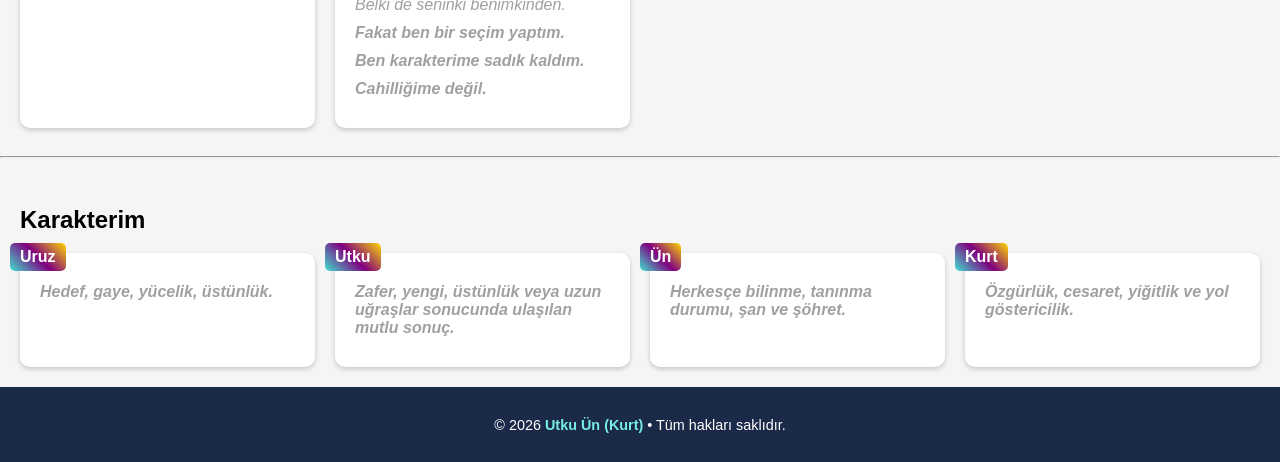
==== commit abb2a2ad: "Update index.html" ====
--- a/about-me/index.html
+++ b/about-me/index.html
@@ -1,3 +1,10 @@
+<!--
+# SPDX-License-Identifier: ...
+# Created: 2026-10-13
+# Author: Uruz - Utku Ün (Kurt)
+-->
+
+
 <!DOCTYPE html>
 <html lang="tr">
     <head>
@@ -184,18 +191,7 @@
                 <div class="card inscription-card">
                     <div class="badge">Yazıt 2: Uruz'un Doğuşu</div>
                     <h3>Uruz - Soytarıların İçindeki Soytarı</h3>
-                    <p>MS. 28 Ağustos 2002’de hiçliğin içinden bir çocuk doğdu.</p>
-                    <p>Ona bir isim fısıldandı: <strong>Utku</strong>. Soyundan miras olarak <strong>Ün</strong> soyadını aldı.</p>
-                    <br>
-                    <p>Çocukluğu boyunca erdemli, örnek ve dürüst olması öğütlendi.</p>
-                    <p>Zamanla gördü ki, bu öğütleri verenler bile kendi sözlerinden uzaklaşmıştı.</p>
-                    <p>Ama bu öğretiler çoktan ruhuna altın bir iplikle işlenmişti.</p>
-                    <br>
-                    <p>Hayat ona şunu öğretmişti: bu öğretilerle dünyada yetersizdi ve dengeyi öğrenmeye başladı.</p>
-                    <p>Hiçlik ile ışık arasında kendi yolunu çizdi ve ışığa doğru yürümeye devam etti.</p>
-                    <br>
-                    <p>O hiçlikten gelmişti. Geldiği yeri hiç unutmadı;</p>
-                    <p>çünkü hiçliği asıl evi olarak gördü, ışığın değerini her daim anlamak için.</p>
+                    <P>...</P>
                 </div>
 
                 <div class="card inscription-card">
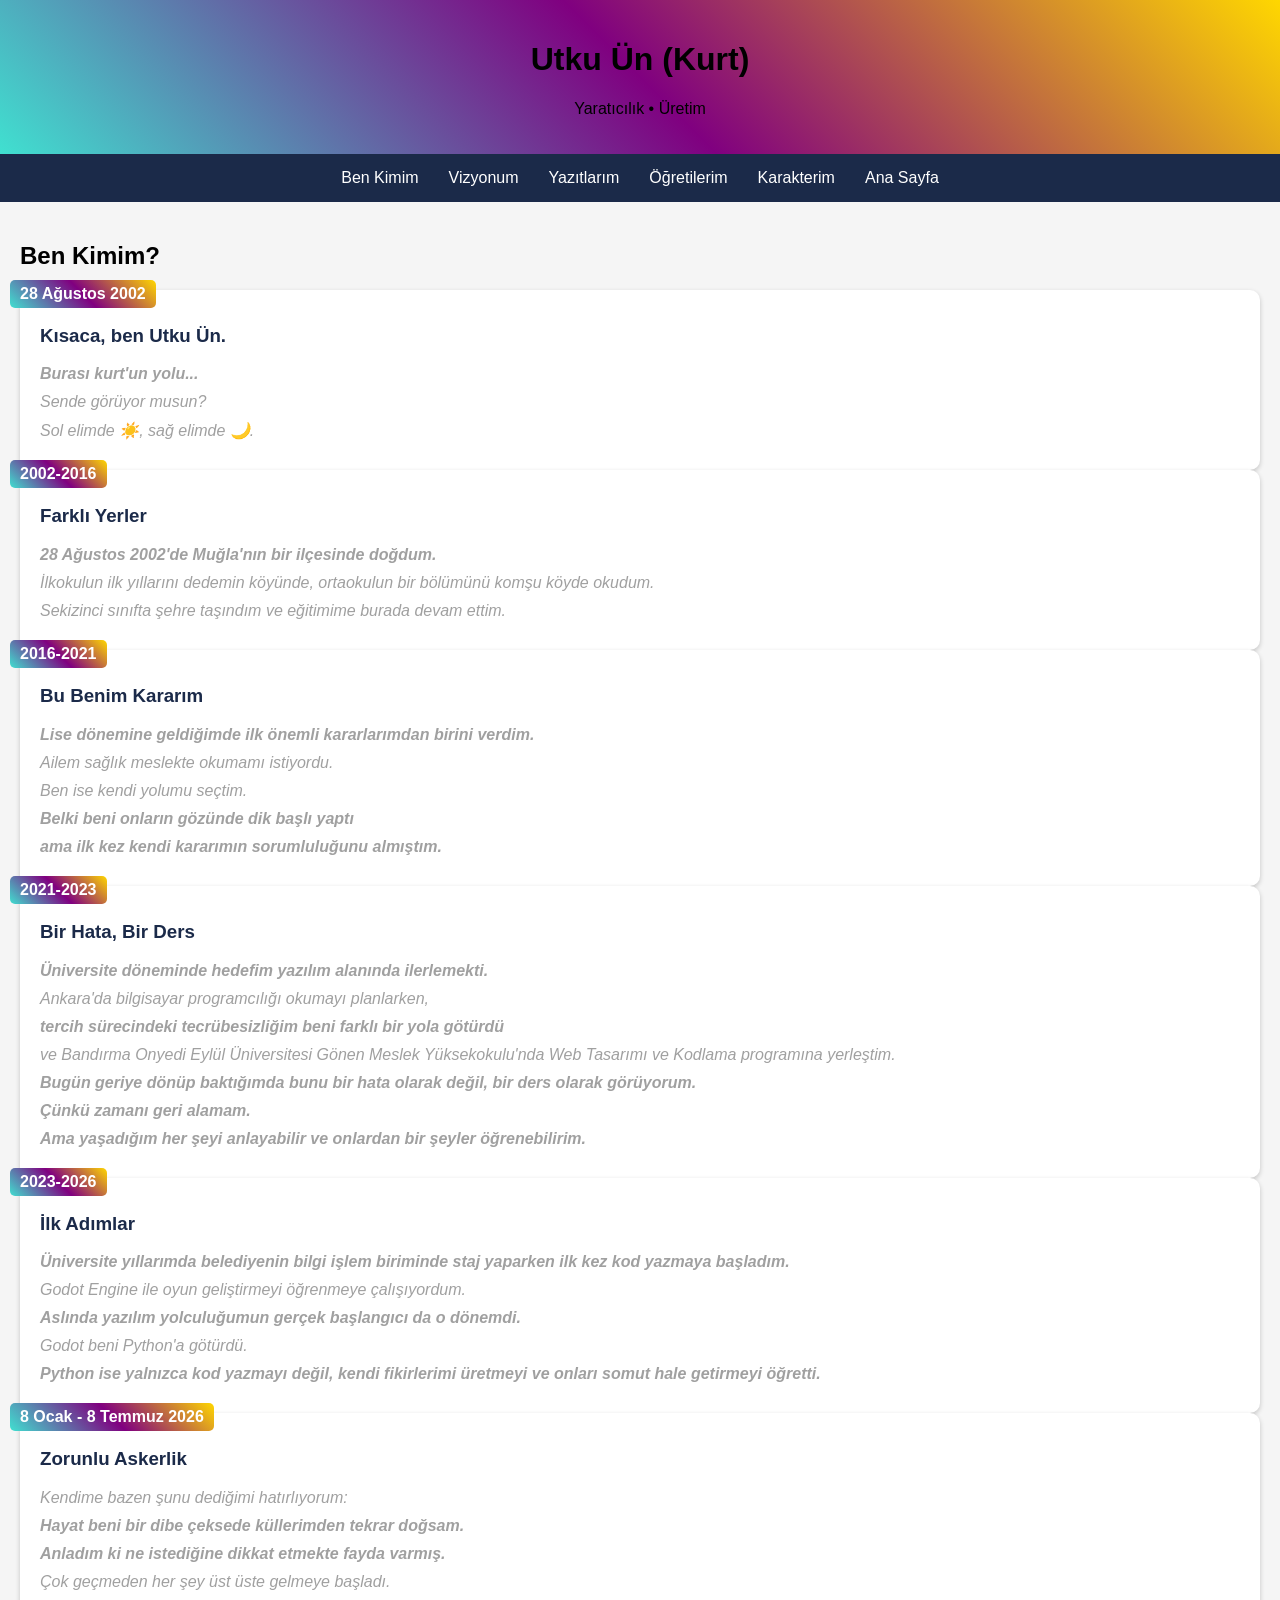
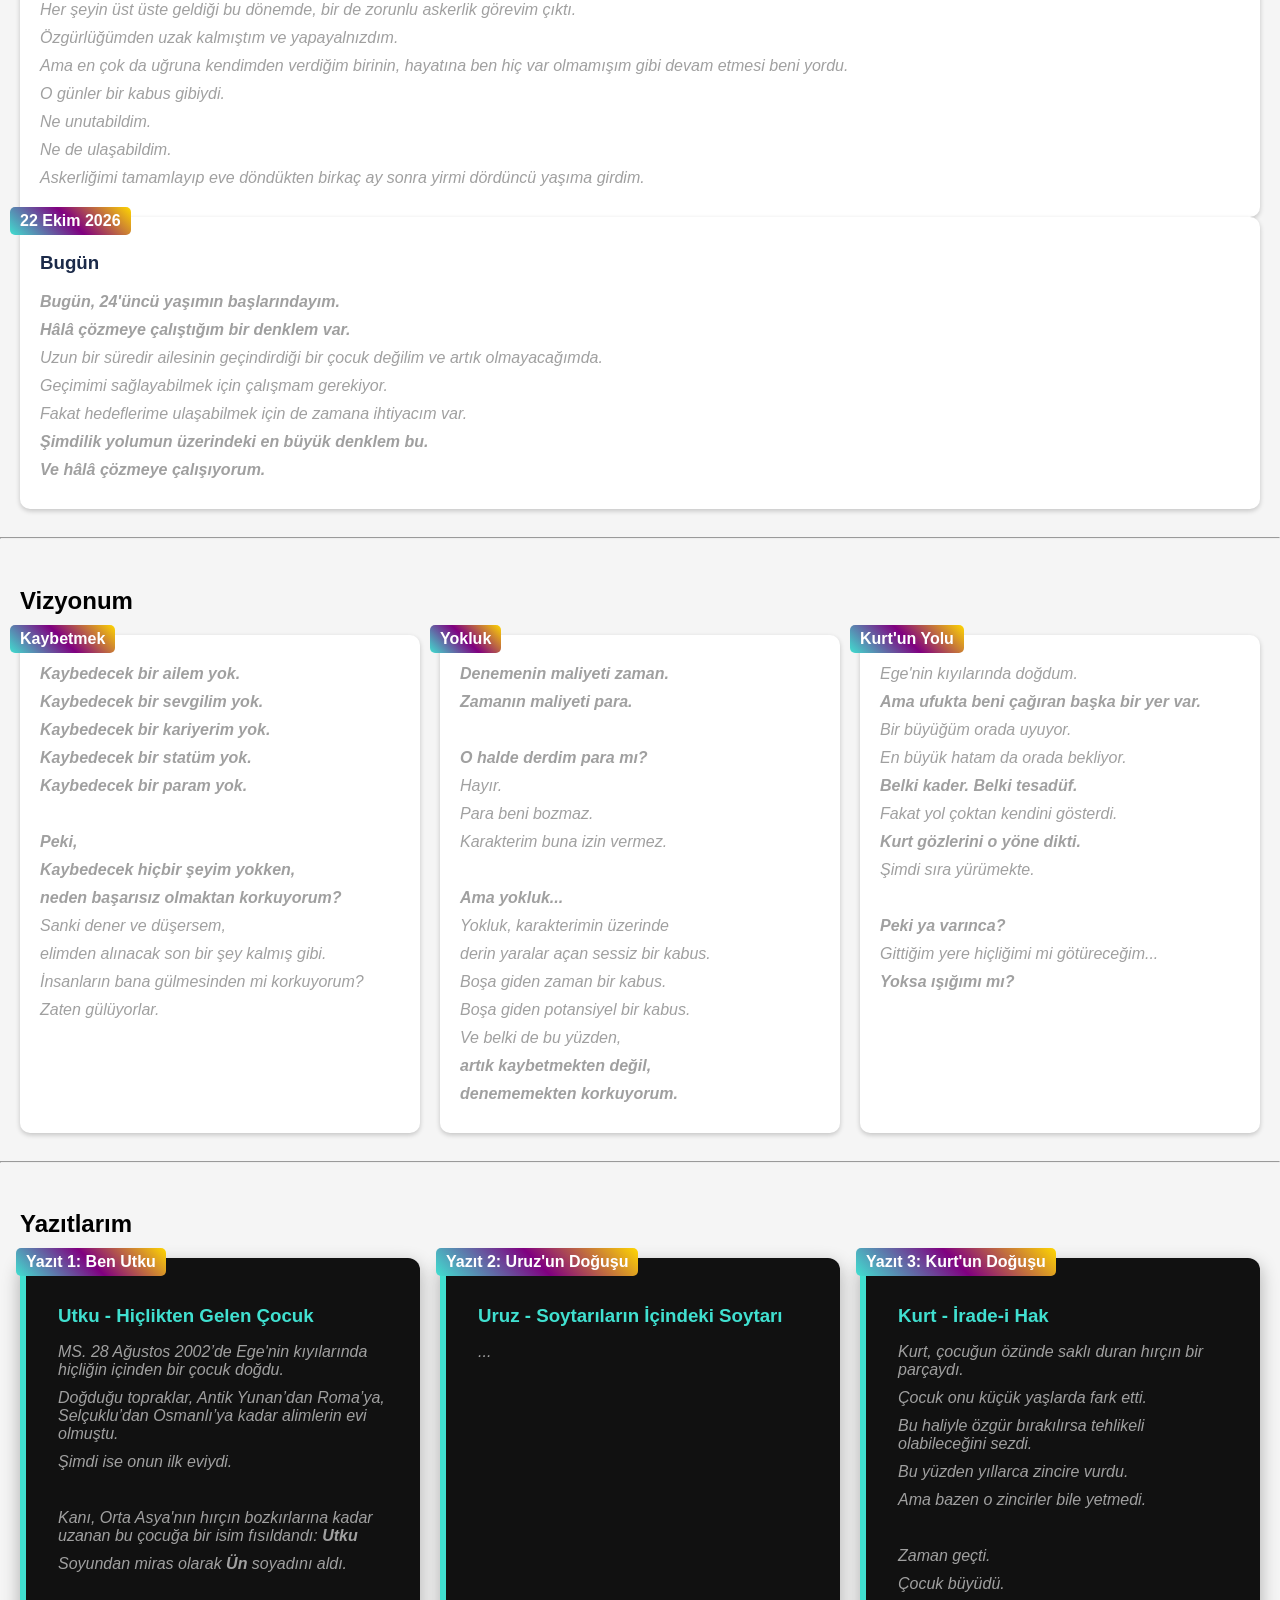
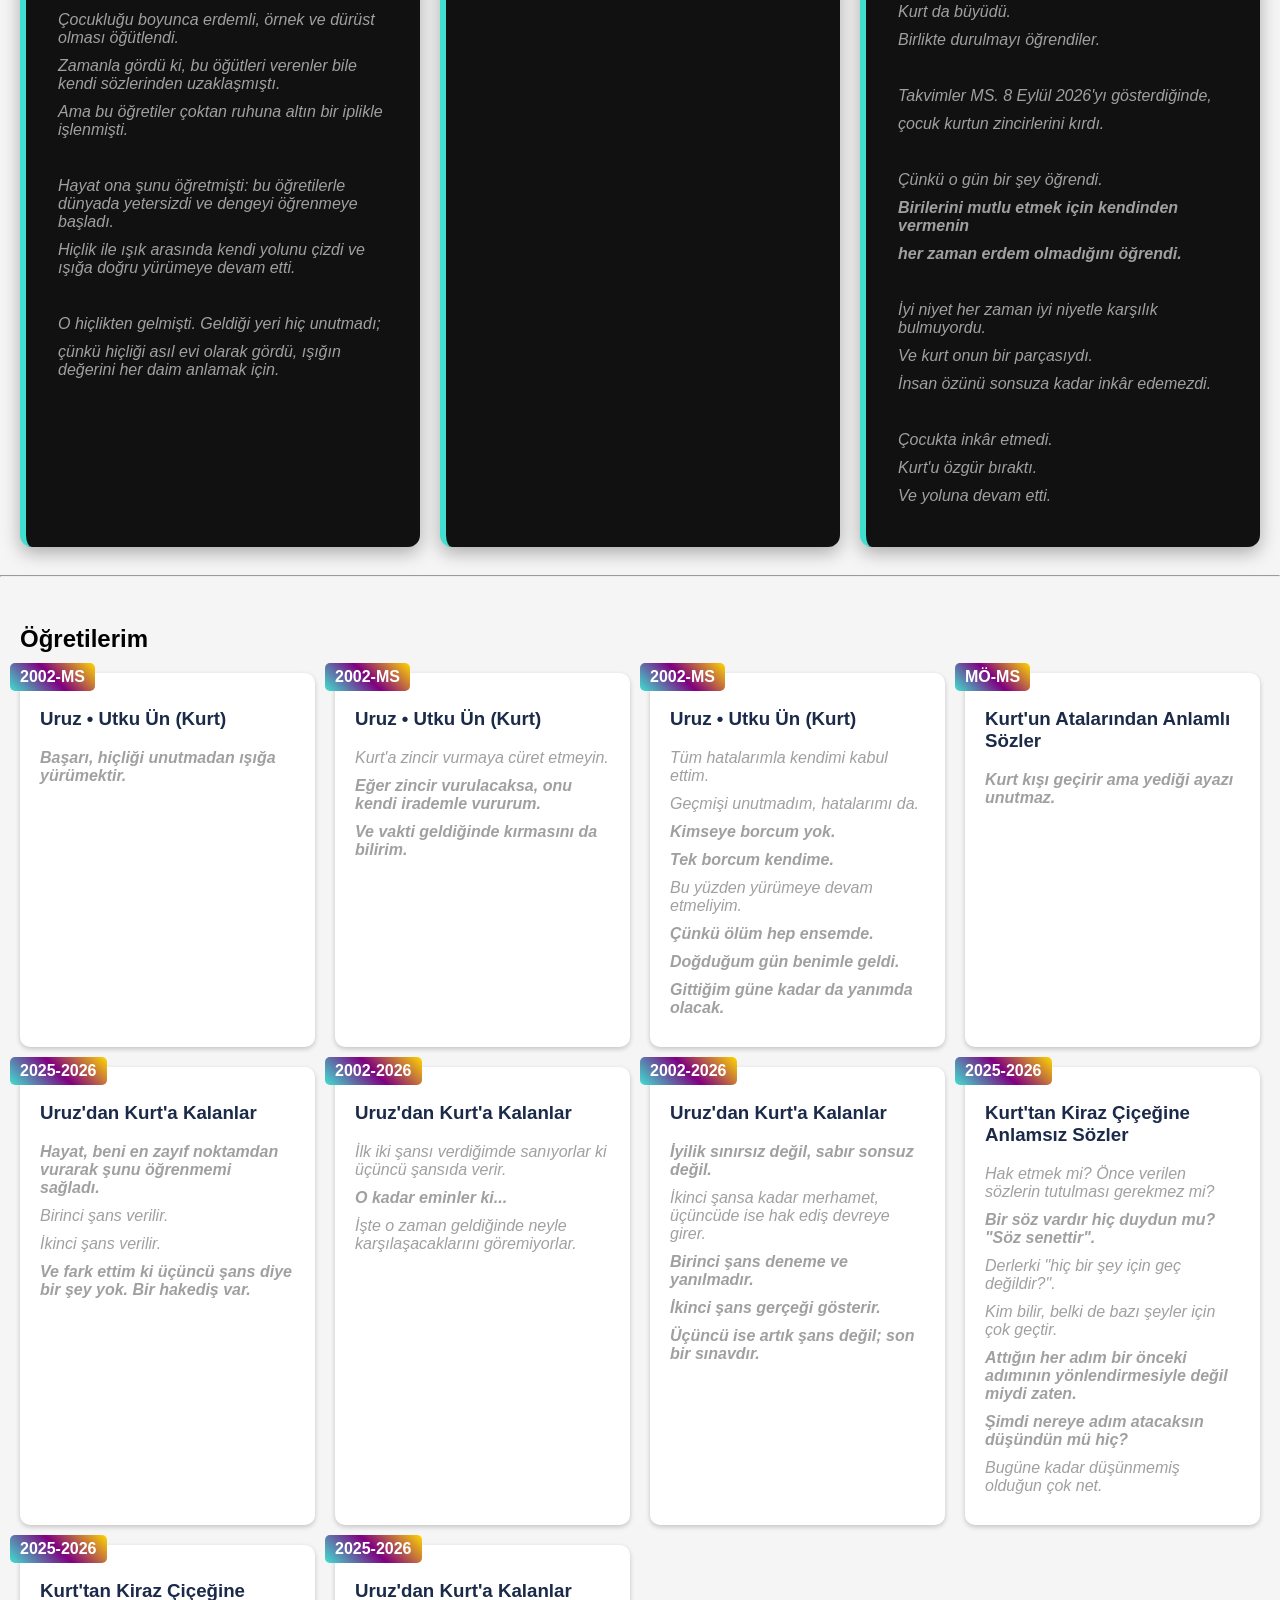
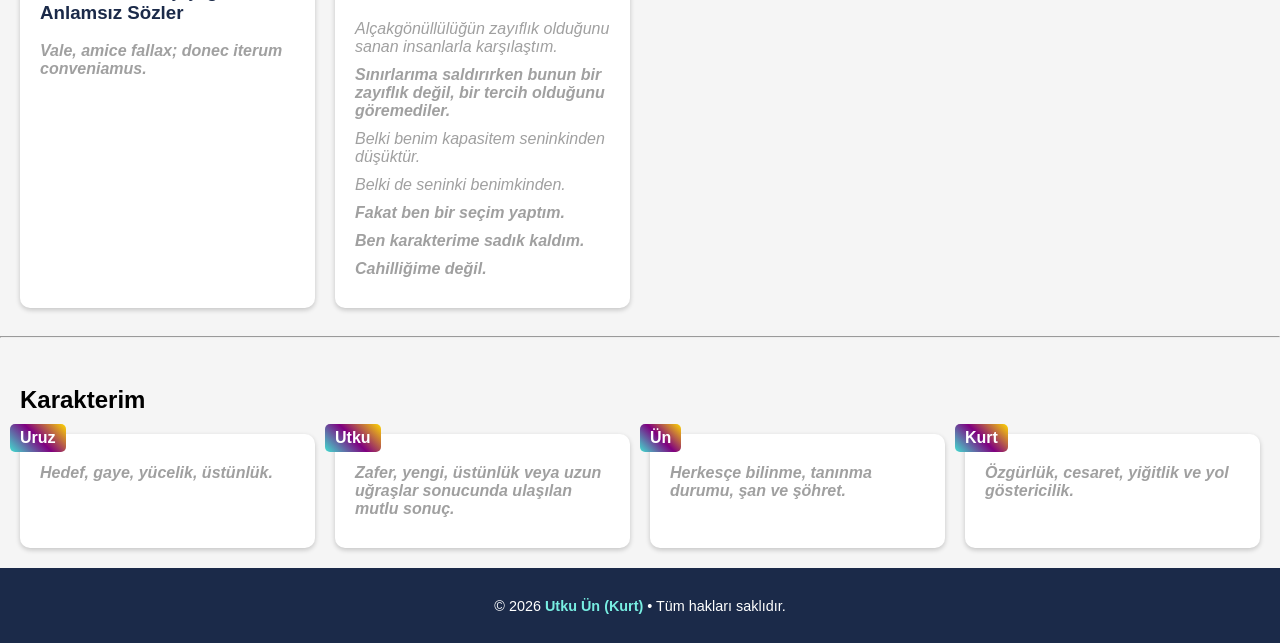
==== commit 1309c137: "Update index.html" ====
--- a/about-me/index.html
+++ b/about-me/index.html
@@ -31,6 +31,15 @@
 
         <section id="who-am-i">
             <h1>Ben Kimim?</h1>
+
+            <div class="card">
+                <div class="badge">28 Ağustos 2002</div>
+                <h3>Kısaca, ben Utku Ün.</h3>
+                <p><strong>Burası kurt'un yolu...</strong></p>
+                <p>Sende görüyor musun?</p>
+                <p>Sol elimde ☀️, sağ elimde 🌙.</p>
+            </div>
+
             <div class="card">
                 <div class="badge">2002-2016</div>
                 <h3>Farklı Yerler</h3>
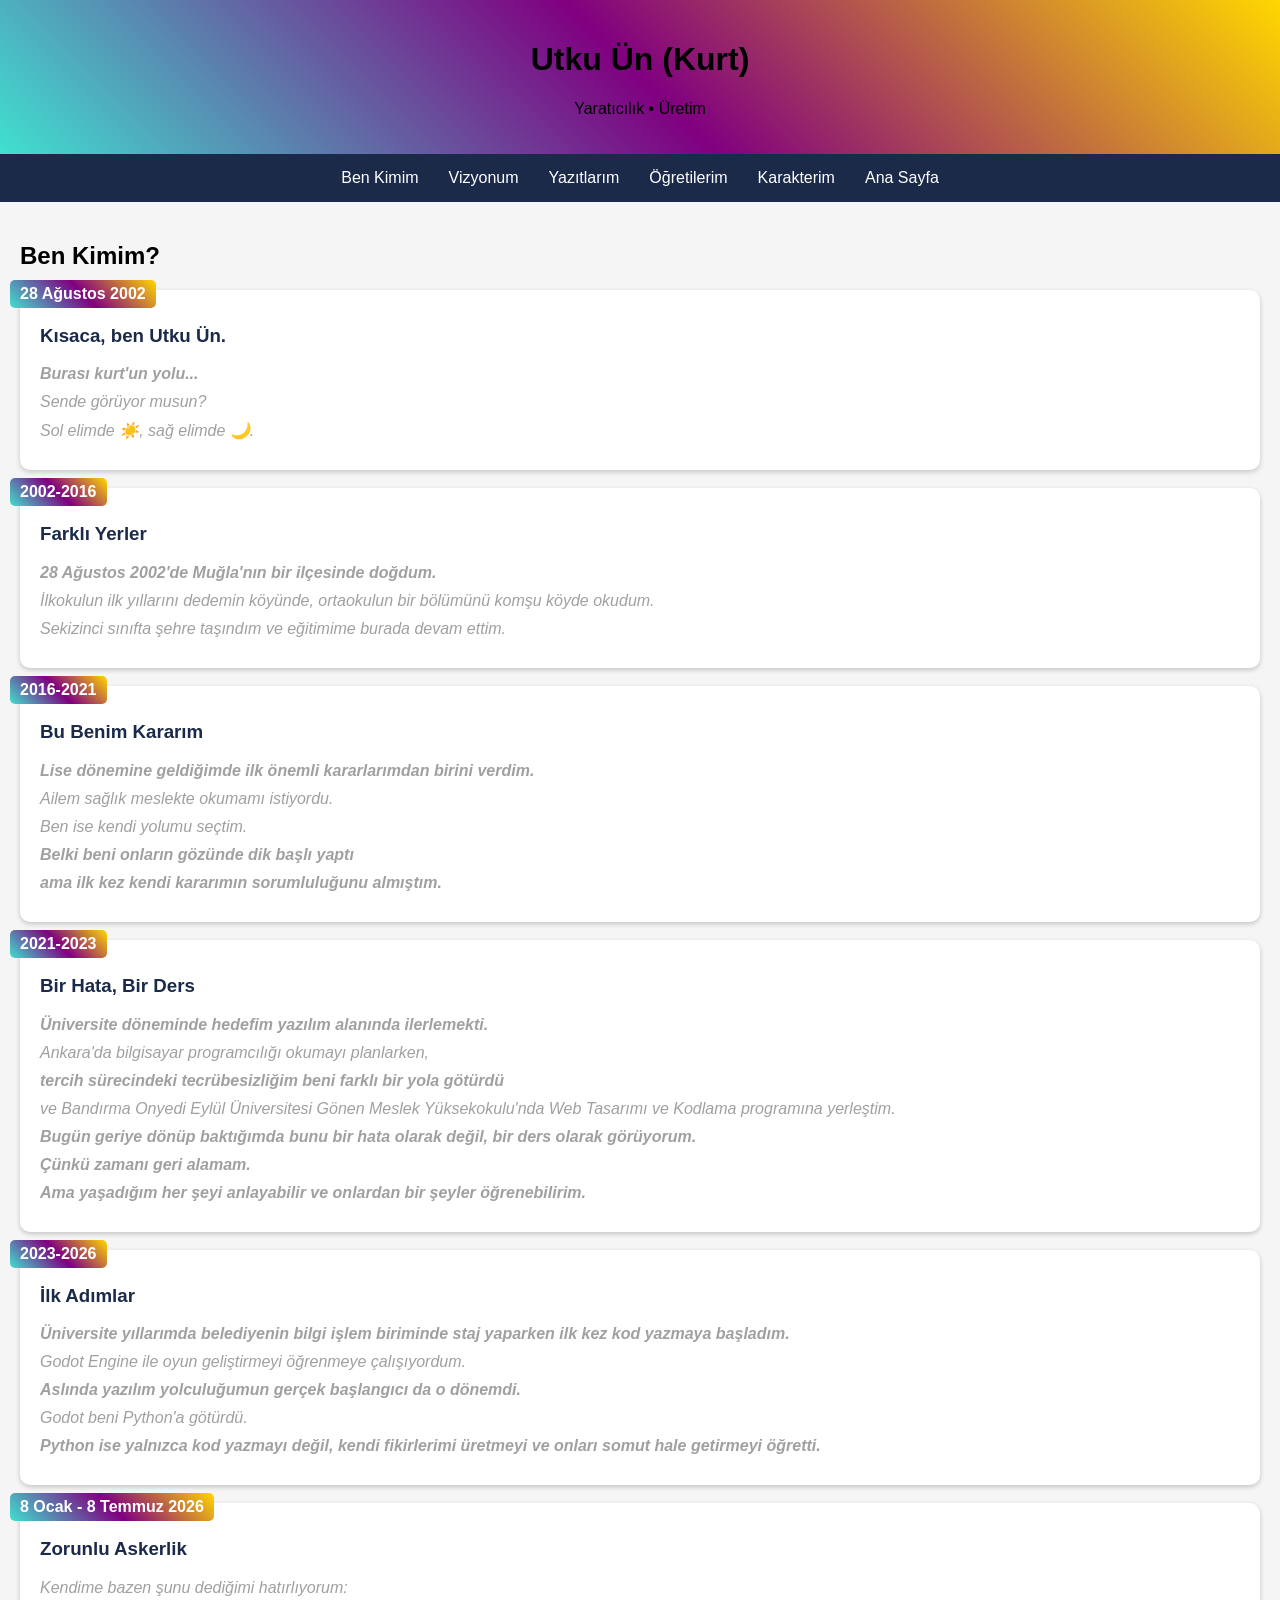
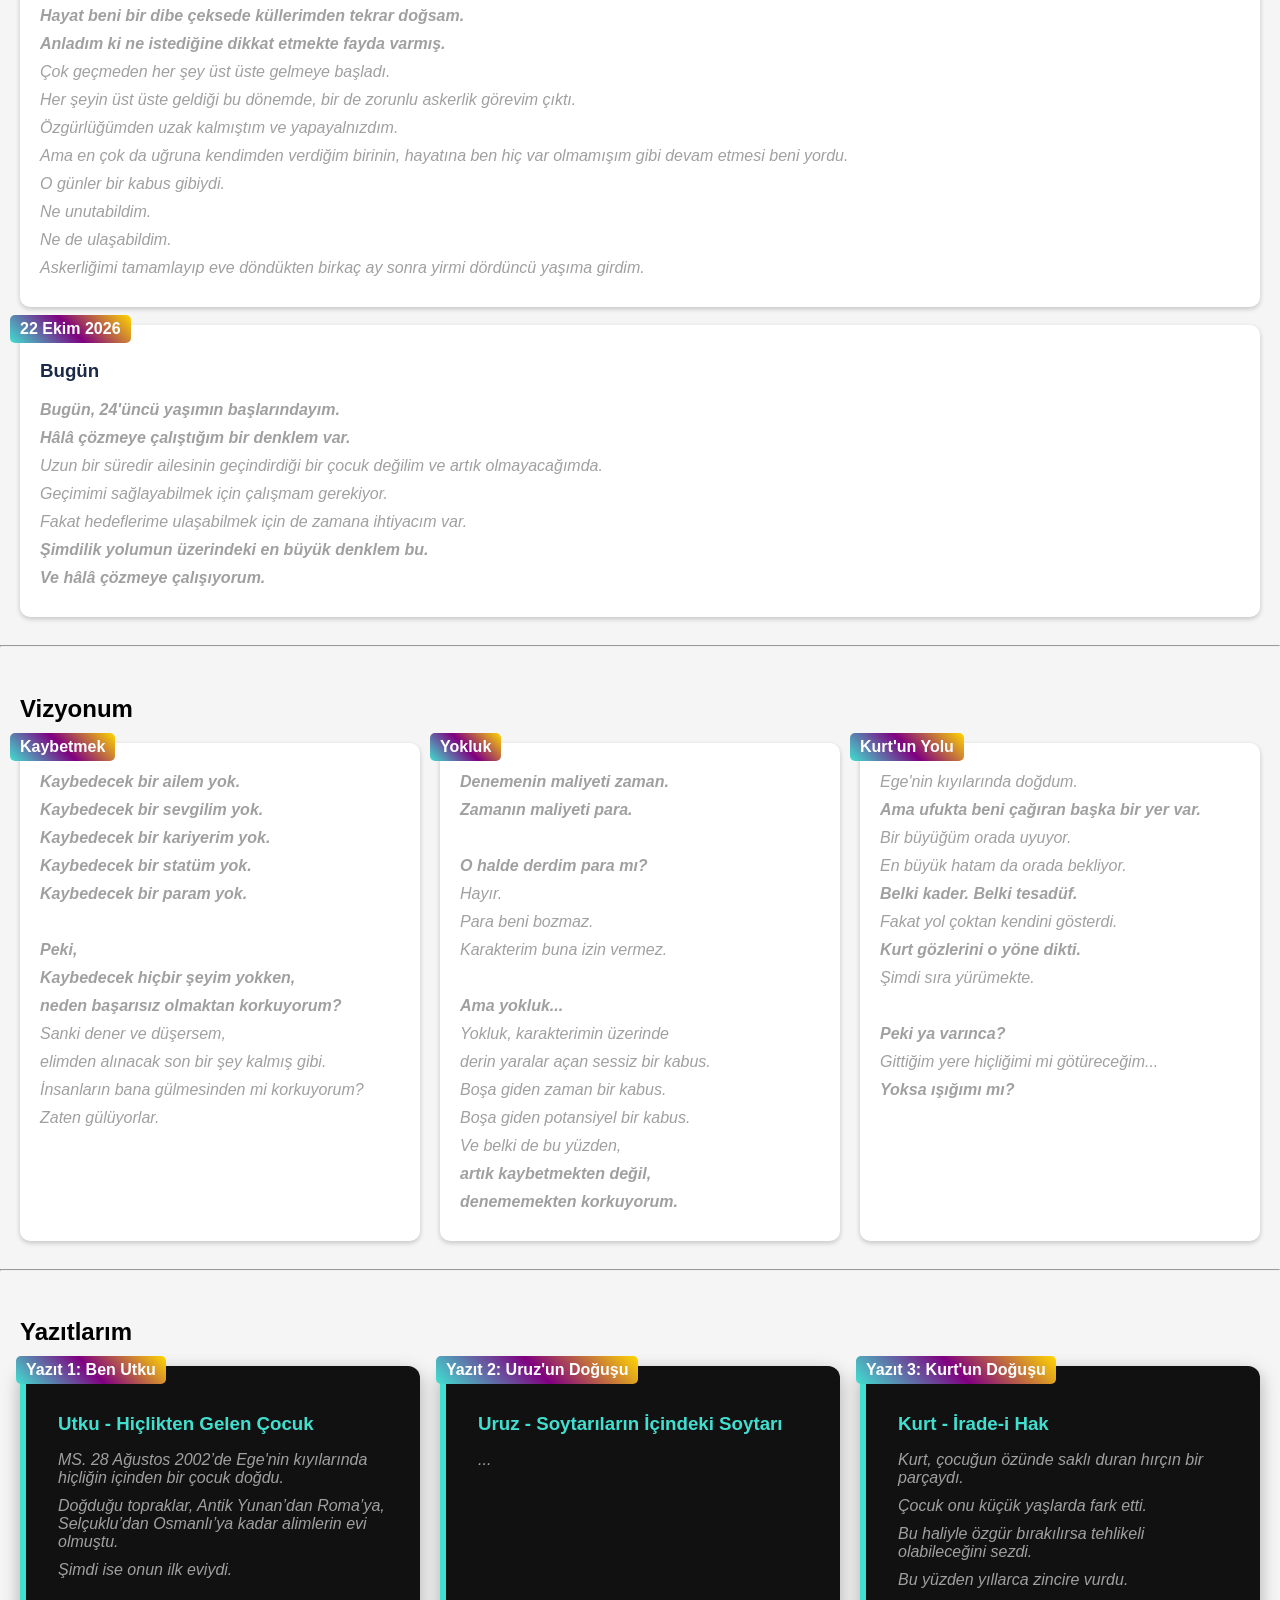
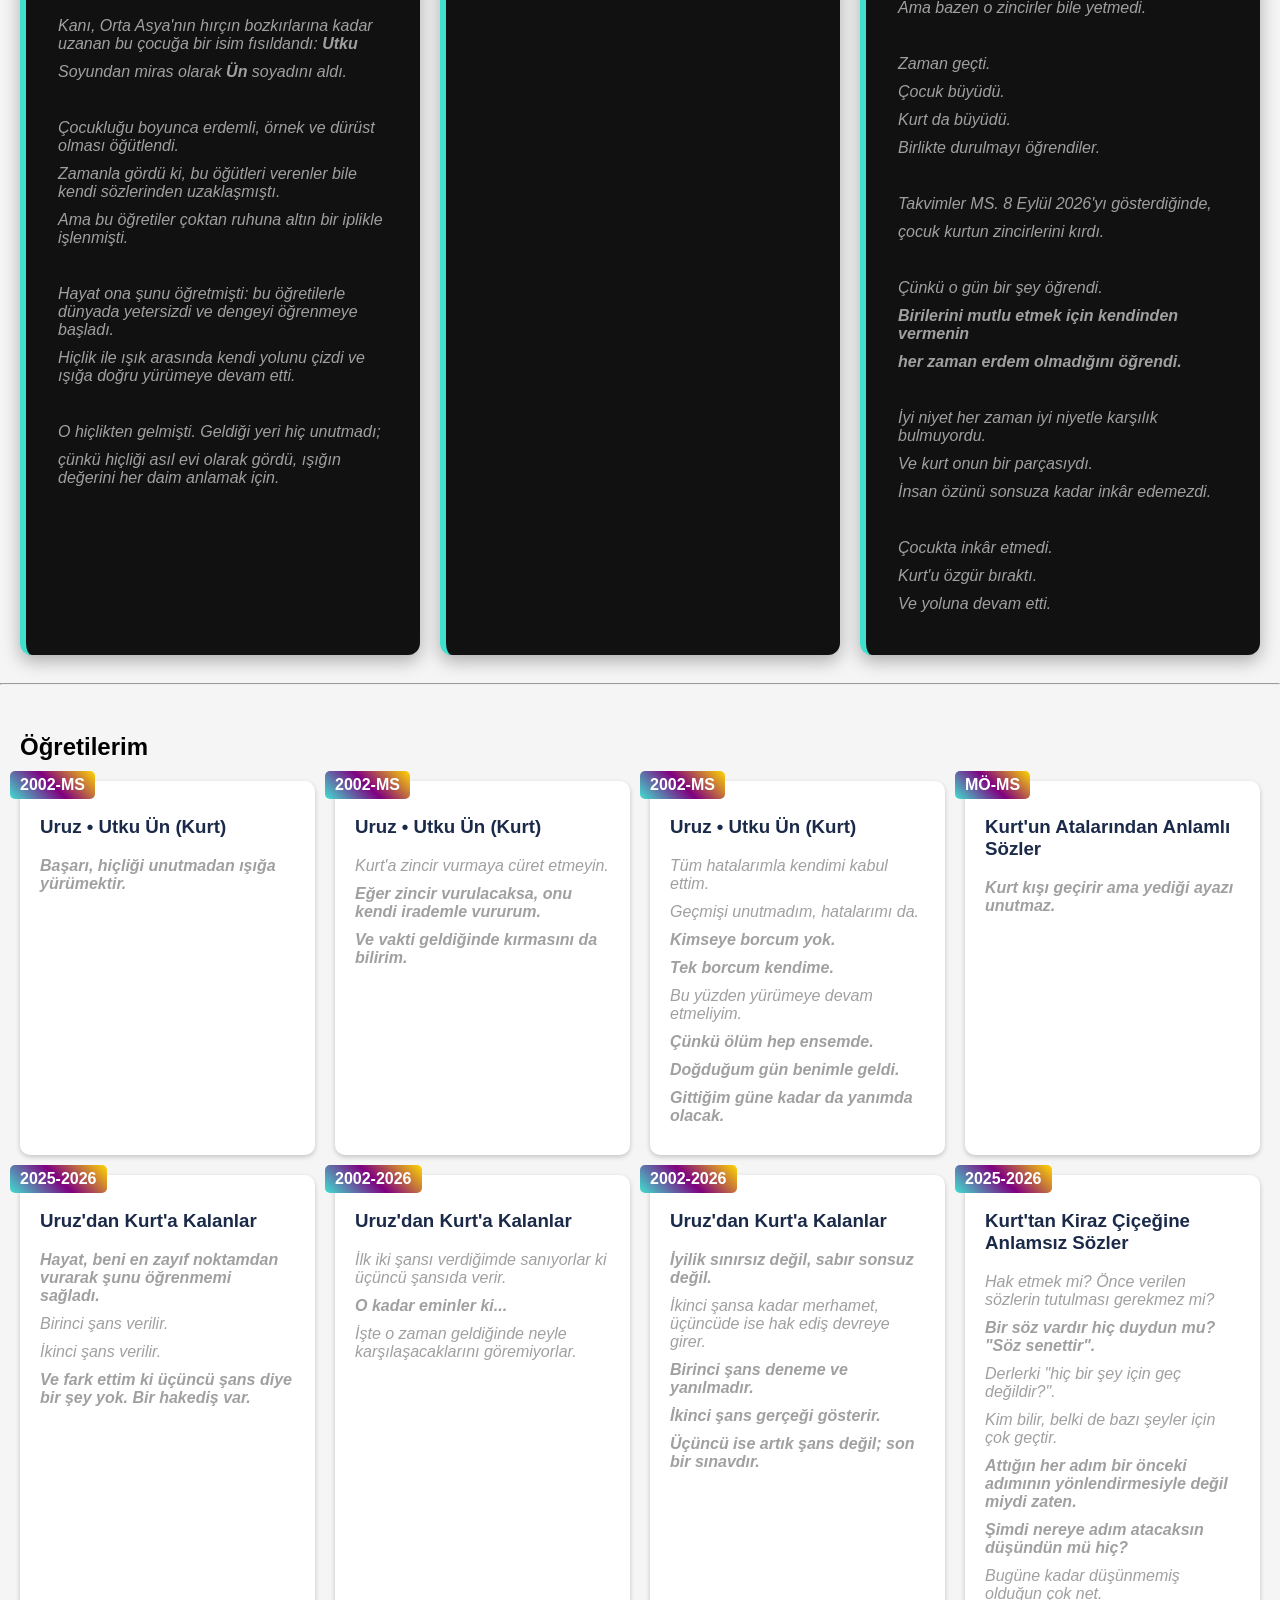
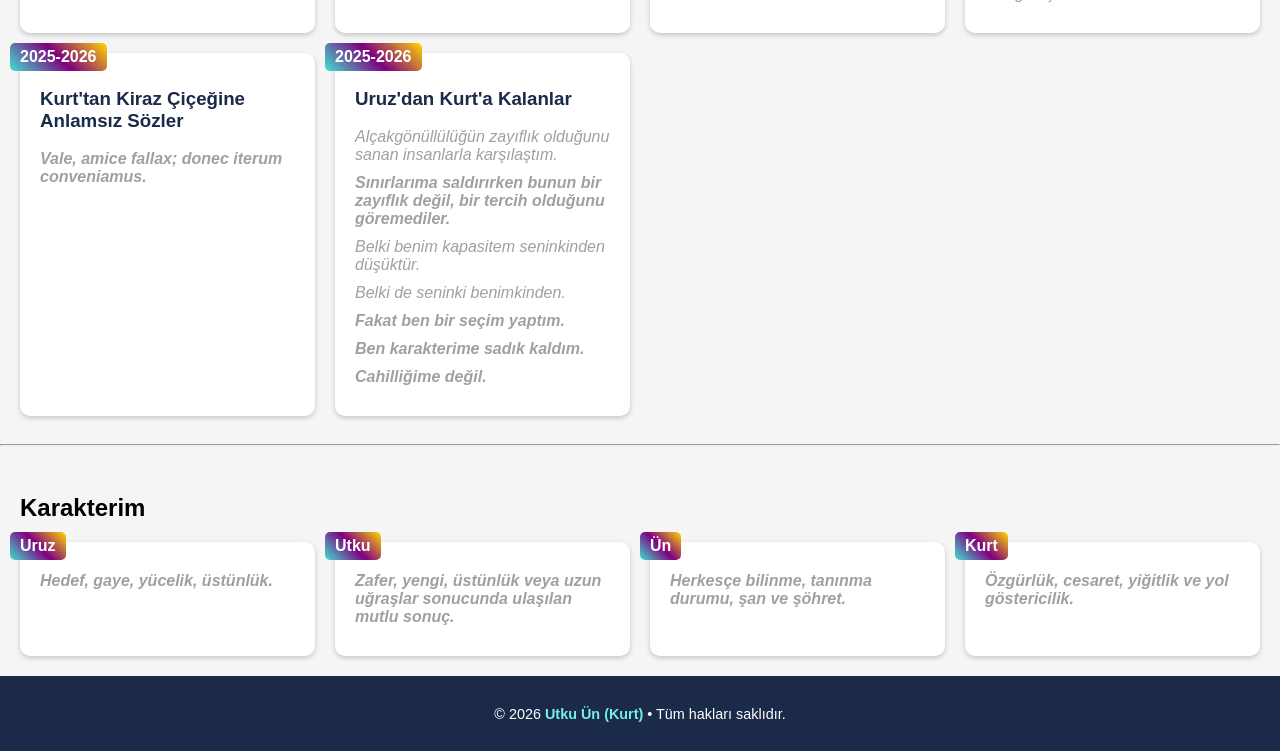
==== commit f9e35ce3: "Add line breaks between sections in index.html" ====
--- a/about-me/index.html
+++ b/about-me/index.html
@@ -40,6 +40,8 @@
                 <p>Sol elimde ☀️, sağ elimde 🌙.</p>
             </div>
 
+            <br>
+
             <div class="card">
                 <div class="badge">2002-2016</div>
                 <h3>Farklı Yerler</h3>
@@ -48,7 +50,8 @@
                 <p>Sekizinci sınıfta şehre taşındım ve eğitimime burada devam ettim.</p>
             </div>
 
-            
+            <br>
+
             <div class="card">
                 <div class="badge">2016-2021</div>
                 <h3>Bu Benim Kararım</h3>
@@ -58,6 +61,8 @@
                 <p><strong>Belki beni onların gözünde dik başlı yaptı</strong></p>
                 <p><strong>ama ilk kez kendi kararımın sorumluluğunu almıştım.</strong></p>
             </div>
+
+            <br>
 
             <div class="card">
                 <div class="badge">2021-2023</div>
@@ -71,6 +76,8 @@
                 <p><strong>Ama yaşadığım her şeyi anlayabilir ve onlardan bir şeyler öğrenebilirim.</strong></p>
             </div>
 
+            <br>
+
             <div class="card">
                 <div class="badge">2023-2026</div>
                 <h3>İlk Adımlar</h3>
@@ -80,6 +87,8 @@
                 <p>Godot beni Python'a götürdü.</p>
                 <p><strong>Python ise yalnızca kod yazmayı değil, kendi fikirlerimi üretmeyi ve onları somut hale getirmeyi öğretti.</strong></p>
             </div>
+
+            <br>
 
             <div class="card">
                 <div class="badge">8 Ocak - 8 Temmuz 2026</div>
@@ -97,6 +106,8 @@
                 <p>Askerliğimi tamamlayıp eve döndükten birkaç ay sonra yirmi dördüncü yaşıma girdim.</p>
             </div>
 
+            <br>
+
             <div class="card">
                 <div class="badge">22 Ekim 2026</div>
                 <h3>Bugün</h3>
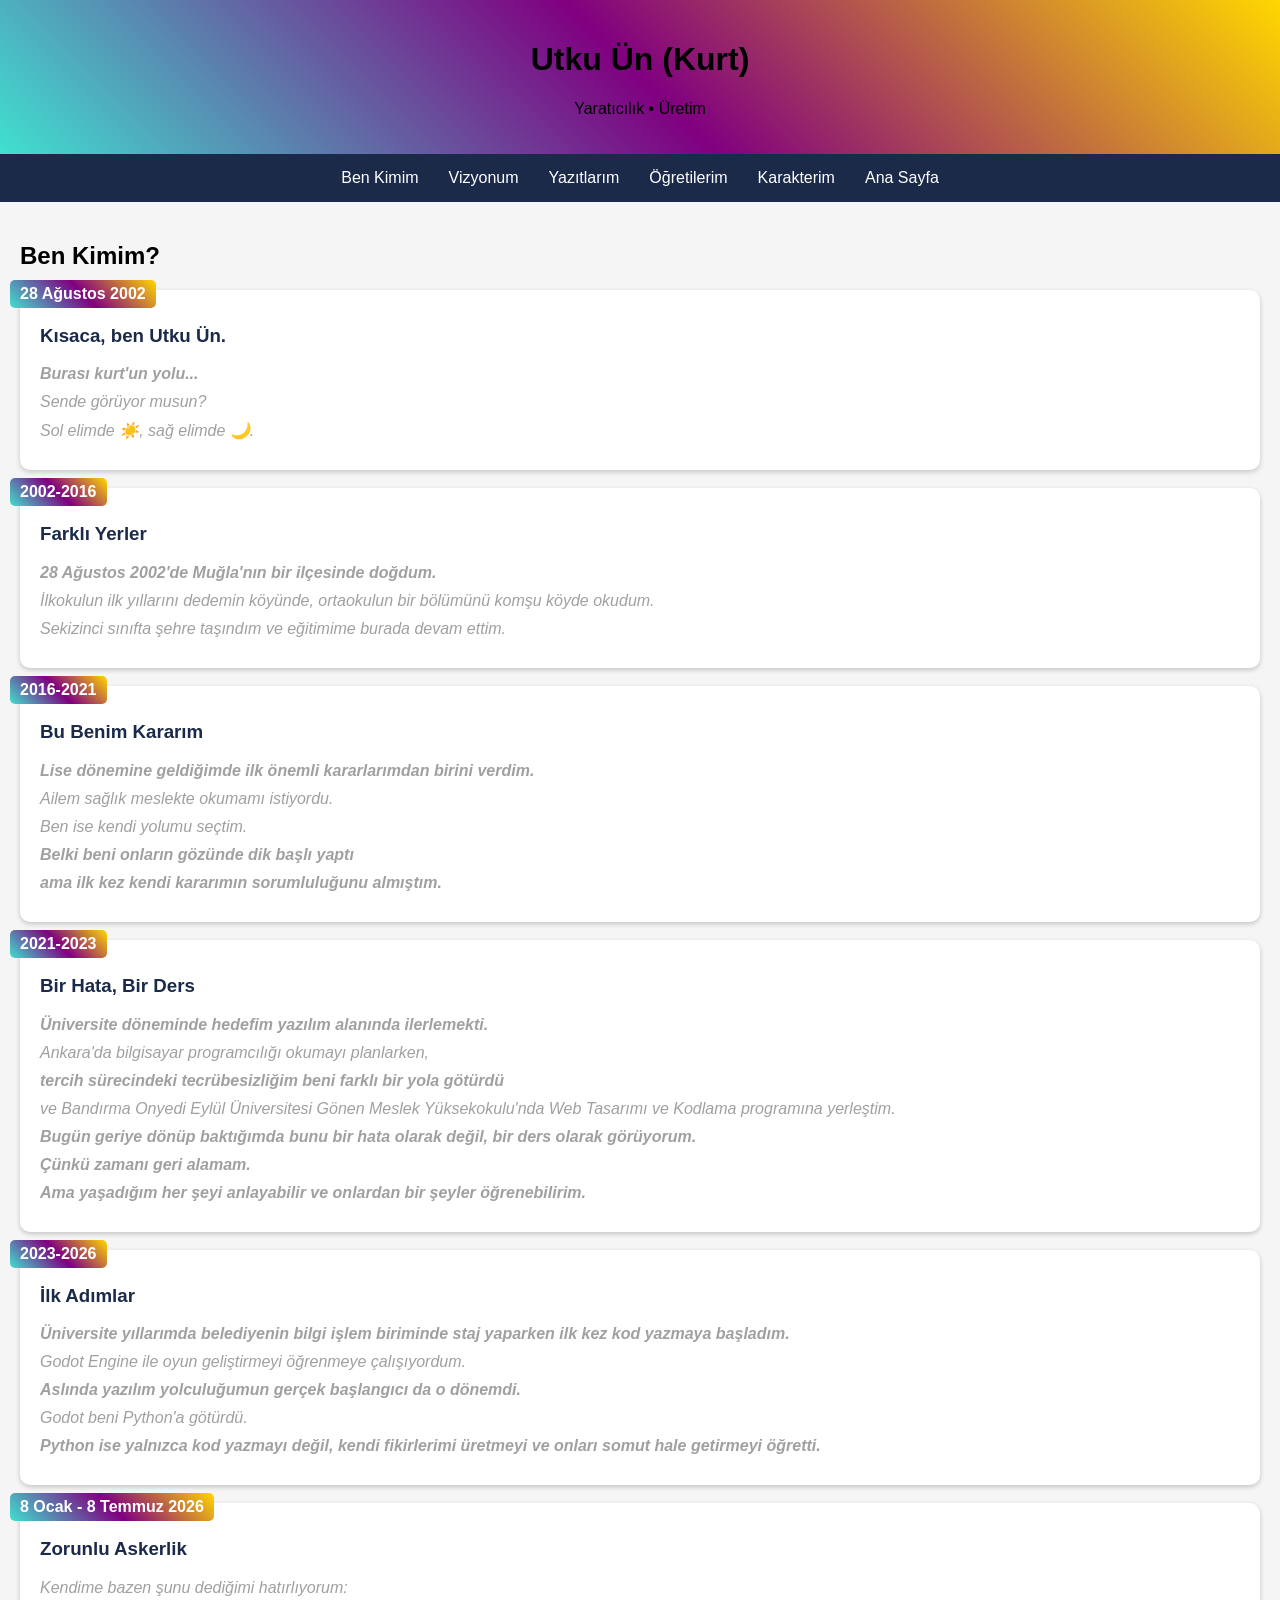
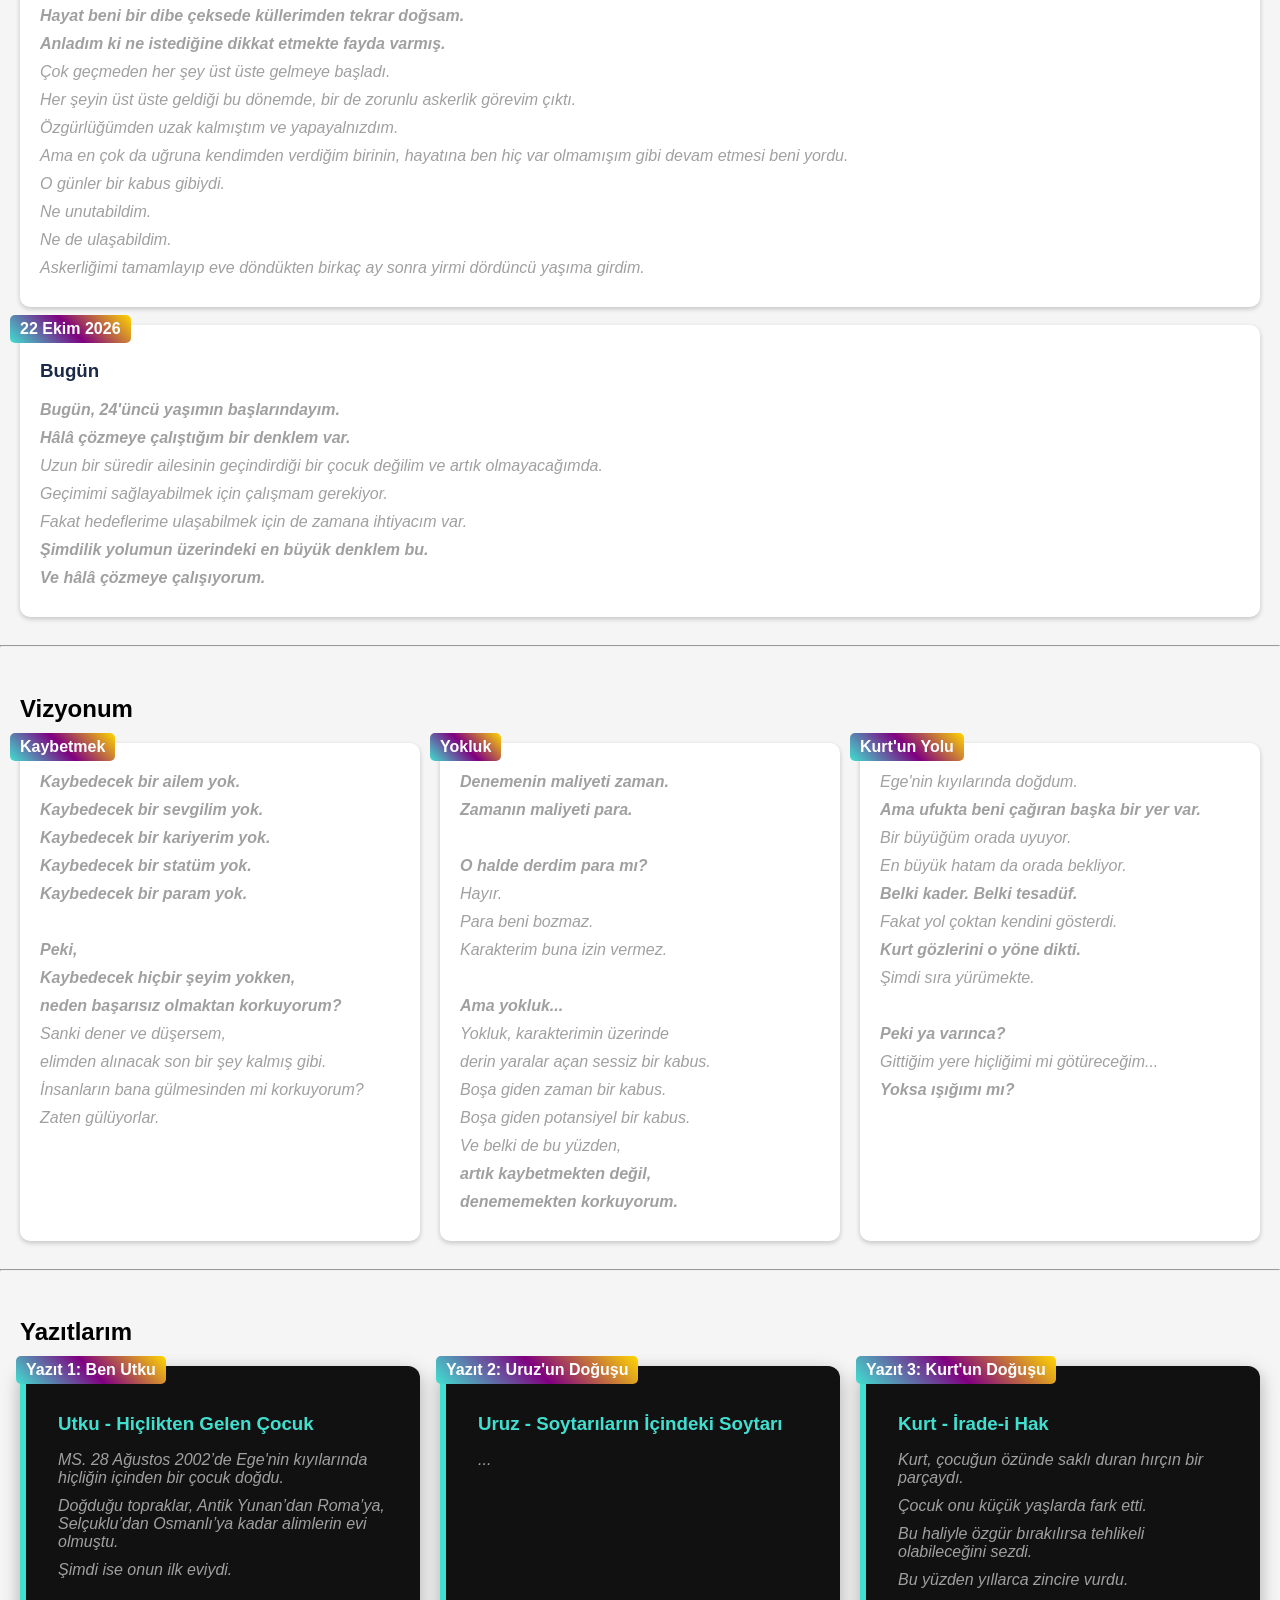
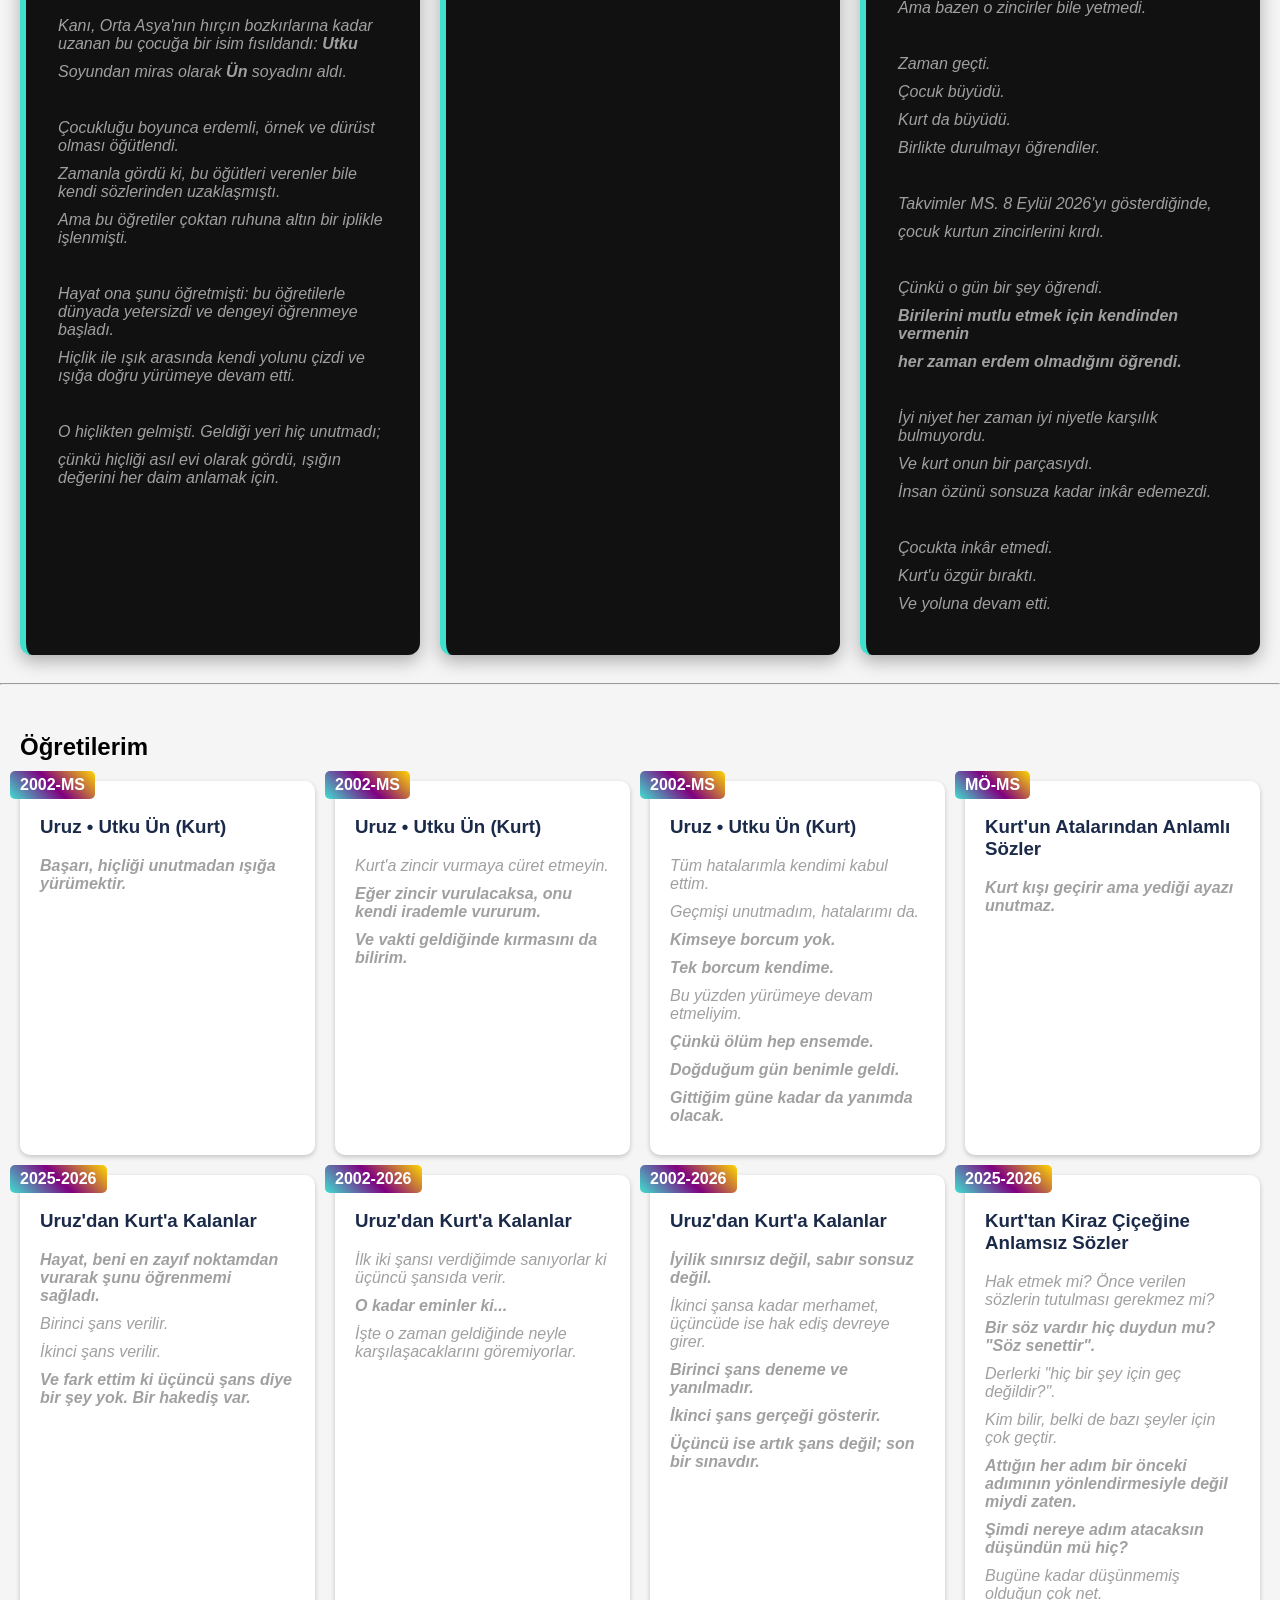
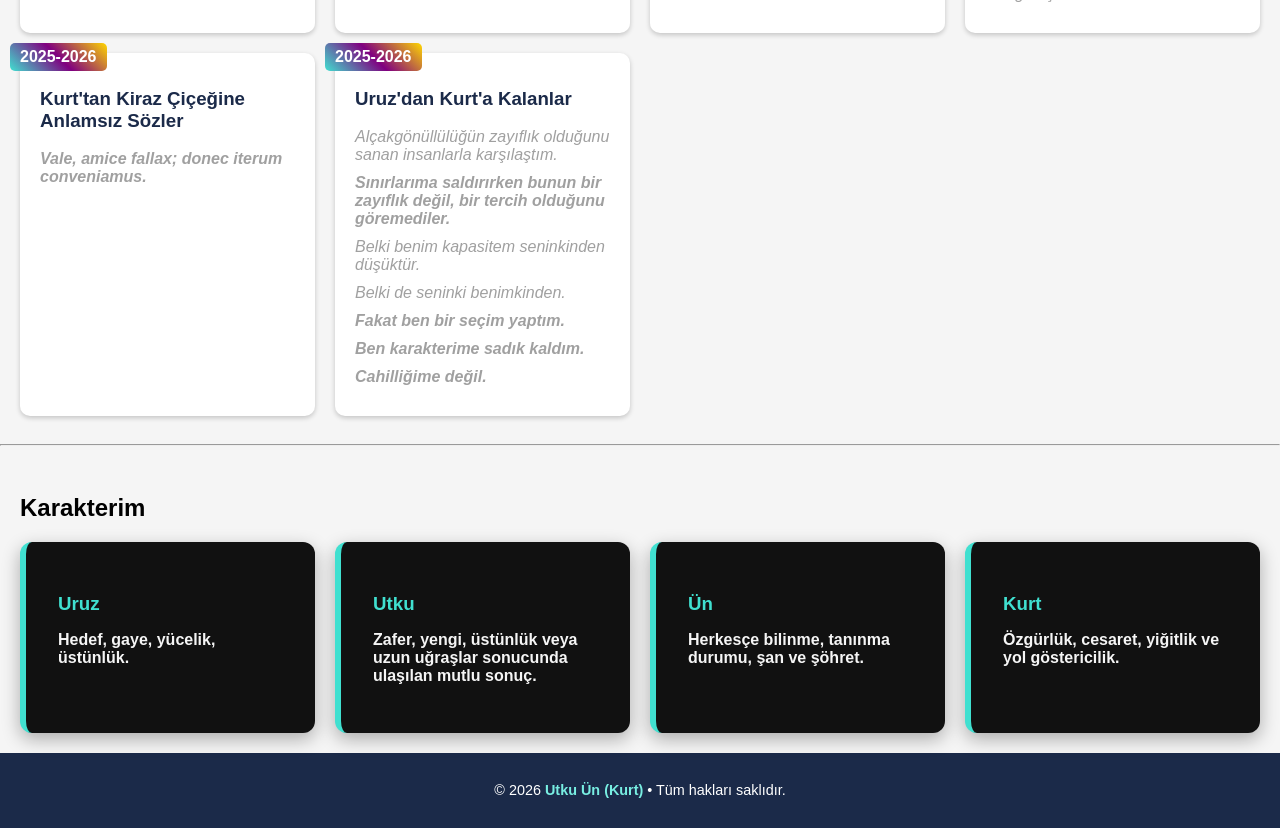
==== commit 6dbb990a: "Refactor HTML structure in about-me section" ====
--- a/about-me/index.html
+++ b/about-me/index.html
@@ -241,8 +241,7 @@
                     <br>
                     <p>Çocukta inkâr etmedi.</p>
                     <p>Kurt'u özgür bıraktı.</p>
-                    <p>Ve yoluna devam etti.</p>
-                    
+                    <p>Ve yoluna devam etti.</p> 
                 </div>
             </div>
         </section>
@@ -351,23 +350,23 @@
         <section id="my-character">
             <h1>Karakterim</h1>
             <div class="section-cards">
-                <div class="card">
-                    <div class="badge">Uruz</div>
+                <div class="inscription-card">
+                    <h3>Uruz</h3>
                     <p><strong>Hedef, gaye, yücelik, üstünlük.</strong></p>
                 </div>
 
-                <div class="card">
-                    <div class="badge">Utku</div>
+                <div class="inscription-card">
+                    <h3>Utku</h3>
                     <p><strong>Zafer, yengi, üstünlük veya uzun uğraşlar sonucunda ulaşılan mutlu sonuç.</strong></p>
                 </div>
 
-                <div class="card">
-                    <div class="badge">Ün</div>
+                <div class="inscription-card">
+                    <h3>Ün</h3>
                     <p><strong>Herkesçe bilinme, tanınma durumu, şan ve şöhret.</strong></p>
                 </div>
 
-                <div class="card">
-                    <div class="badge">Kurt</div>
+                <div class="inscription-card">
+                    <h3>Kurt</h3>
                     <p><strong>Özgürlük, cesaret, yiğitlik ve yol göstericilik.</strong></p>
                 </div>
             </div>
